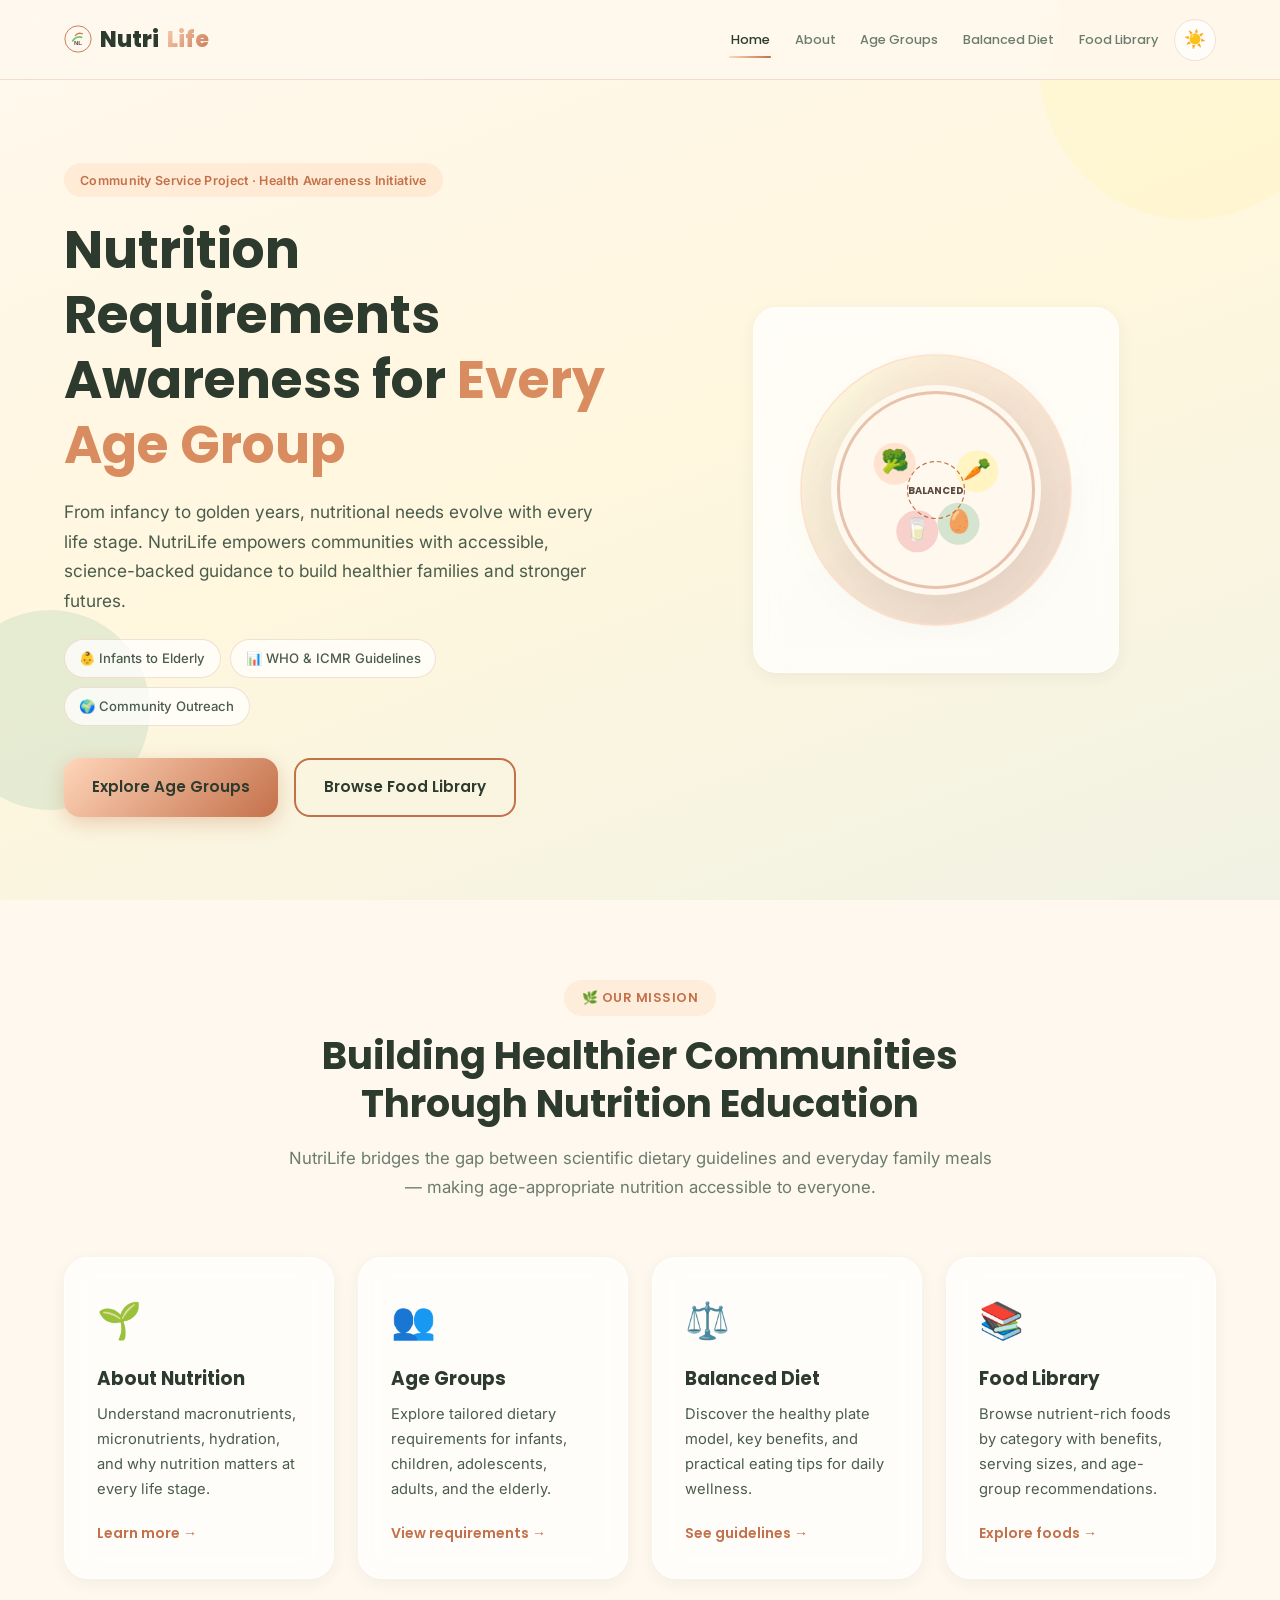
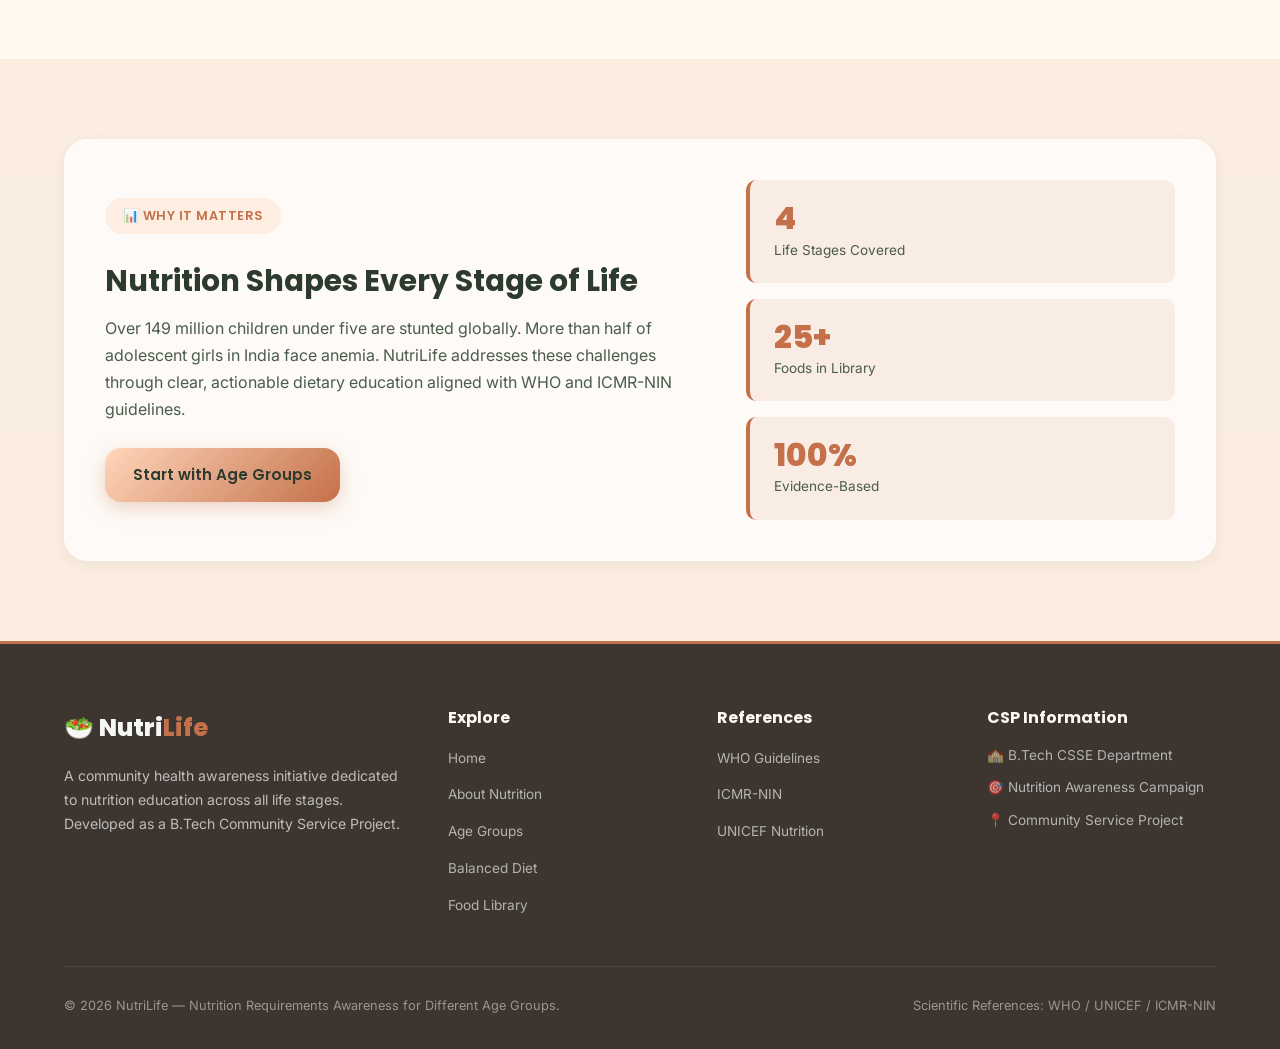
==== index.html @ 627483fd "Add files via upload" ====
<!DOCTYPE html>
<html lang="en" data-theme="light">
<head>
  <meta charset="UTF-8">
  <meta name="viewport" content="width=device-width, initial-scale=1.0">
  <title>NutriLife | Home — Nutrition Awareness for Every Age Group</title>
  <meta name="description" content="NutriLife is a community health awareness initiative promoting evidence-based nutrition requirements across all life stages.">
  <link rel="icon" href="data:image/svg+xml,<svg xmlns=%22http://www.w3.org/2000/svg%22 viewBox=%220 0 100 100%22><text y=%22.9em%22 font-size=%2290%22>🥗</text></svg>">
  <link rel="preconnect" href="https://fonts.googleapis.com">
  <link rel="preconnect" href="https://fonts.gstatic.com" crossorigin>
  <link rel="stylesheet" href="css/style.css">
</head>
<body data-page="home">

  <a href="#main-content" class="skip-link">Skip to main content</a>

  <header class="header" id="header">
    <div class="container nav-container">
      <a href="index.html" class="logo" aria-label="NutriLife Home">
        <img src="images/logo-icon.svg" class="logo-icon" alt="NutriLife logo" aria-hidden="false">
        Nutri<span>Life</span>
      </a>
      <div class="header-right">
        <button class="nav-toggle" id="nav-toggle" aria-label="Open navigation menu" aria-expanded="false" aria-controls="nav-menu">
          <span class="nav-toggle-bar"></span>
          <span class="nav-toggle-bar"></span>
          <span class="nav-toggle-bar"></span>
        </button>
        <nav class="nav" aria-label="Primary navigation">
          <ul class="nav-menu" id="nav-menu">
            <li><a href="index.html" class="nav-link active">Home</a></li>
            <li><a href="about.html" class="nav-link">About</a></li>
            <li><a href="age-groups.html" class="nav-link">Age Groups</a></li>
            <li><a href="balanced-diet.html" class="nav-link">Balanced Diet</a></li>
            <li><a href="food-library.html" class="nav-link">Food Library</a></li>
          </ul>
        </nav>
        <button class="theme-toggle" id="theme-toggle" aria-label="Switch to dark mode">
          <span class="theme-icon theme-icon-light" aria-hidden="true">☀️</span>
          <span class="theme-icon theme-icon-dark" aria-hidden="true">🌙</span>
        </button>
      </div>
    </div>
  </header>

  <div class="nav-overlay" id="nav-overlay" aria-hidden="true"></div>

  <main id="main-content">

    <section class="hero">
      <div class="hero-bg-shapes" aria-hidden="true">
        <span class="shape shape-1"></span>
        <span class="shape shape-2"></span>
        <span class="shape shape-3"></span>
      </div>
      <div class="container hero-grid">
        <div class="hero-content reveal">
          <span class="hero-tag">Community Service Project · Health Awareness Initiative</span>
          <h1 class="hero-title">Nutrition Requirements Awareness for <span>Every Age Group</span></h1>
          <p class="hero-desc">From infancy to golden years, nutritional needs evolve with every life stage. NutriLife empowers communities with accessible, science-backed guidance to build healthier families and stronger futures.</p>
          <div class="hero-badges">
            <span class="hero-badge">👶 Infants to Elderly</span>
            <span class="hero-badge">📊 WHO &amp; ICMR Guidelines</span>
            <span class="hero-badge">🌍 Community Outreach</span>
          </div>
          <div class="hero-cta">
            <a href="age-groups.html" class="btn btn-primary">Explore Age Groups</a>
            <a href="food-library.html" class="btn btn-outline">Browse Food Library</a>
          </div>
        </div>
        <div class="hero-visual reveal reveal-delay-1">
          <div class="hero-plate glass-card">
            <svg class="hero-illustration" viewBox="0 0 400 400" xmlns="http://www.w3.org/2000/svg" role="img" aria-label="Balanced nutrition plate illustration">
              <defs>
                <linearGradient id="plateGrad" x1="0%" y1="0%" x2="100%" y2="100%">
                  <stop offset="0%" stop-color="#FFF4B8" stop-opacity="0.5"/>
                  <stop offset="100%" stop-color="#C4704A" stop-opacity="0.35"/>
                </linearGradient>
              </defs>
              <circle cx="200" cy="200" r="180" fill="url(#plateGrad)" stroke="#FFD6BA" stroke-width="2" opacity="0.7"/>
              <circle cx="200" cy="200" r="140" fill="#FFF8EE" filter="drop-shadow(0 15px 35px rgba(0,0,0,0.08))"/>
              <circle cx="200" cy="200" r="130" fill="none" stroke="#C4704A" stroke-width="4" opacity="0.4"/>
              <circle cx="145" cy="165" r="28" fill="#FFD6BA" opacity="0.6"/>
              <text x="145" y="172" font-size="30" text-anchor="middle">🥦</text>
              <circle cx="255" cy="175" r="28" fill="#FFF4B8" opacity="0.8"/>
              <text x="255" y="182" font-size="30" text-anchor="middle">🥕</text>
              <circle cx="175" cy="255" r="28" fill="#F4B6B6" opacity="0.6"/>
              <text x="175" y="262" font-size="30" text-anchor="middle">🥛</text>
              <circle cx="230" cy="245" r="28" fill="#B8D8BA" opacity="0.6"/>
              <text x="230" y="252" font-size="30" text-anchor="middle">🥚</text>
              <circle cx="200" cy="200" r="38" fill="none" stroke="#C4704A" stroke-width="1.5" stroke-dasharray="6,4"/>
              <text x="200" y="205" font-family="Poppins, sans-serif" font-size="13" font-weight="700" fill="#5a4a3e" text-anchor="middle">BALANCED</text>
            </svg>
          </div>
        </div>
      </div>
    </section>

    <section class="section">
      <div class="container">
        <div class="section-header reveal">
          <span class="section-tag">🌿 Our Mission</span>
          <h2 class="section-title">Building Healthier Communities Through Nutrition Education</h2>
          <p class="section-desc">NutriLife bridges the gap between scientific dietary guidelines and everyday family meals — making age-appropriate nutrition accessible to everyone.</p>
        </div>

        <div class="home-cards">
          <a href="about.html" class="home-card glass-card reveal">
            <span class="home-card-icon">🌱</span>
            <h3>About Nutrition</h3>
            <p>Understand macronutrients, micronutrients, hydration, and why nutrition matters at every life stage.</p>
            <span class="home-card-link">Learn more →</span>
          </a>
          <a href="age-groups.html" class="home-card glass-card reveal reveal-delay-1">
            <span class="home-card-icon">👥</span>
            <h3>Age Groups</h3>
            <p>Explore tailored dietary requirements for infants, children, adolescents, adults, and the elderly.</p>
            <span class="home-card-link">View requirements →</span>
          </a>
          <a href="balanced-diet.html" class="home-card glass-card reveal reveal-delay-2">
            <span class="home-card-icon">⚖️</span>
            <h3>Balanced Diet</h3>
            <p>Discover the healthy plate model, key benefits, and practical eating tips for daily wellness.</p>
            <span class="home-card-link">See guidelines →</span>
          </a>
          <a href="food-library.html" class="home-card glass-card reveal reveal-delay-3">
            <span class="home-card-icon">📚</span>
            <h3>Food Library</h3>
            <p>Browse nutrient-rich foods by category with benefits, serving sizes, and age-group recommendations.</p>
            <span class="home-card-link">Explore foods →</span>
          </a>
        </div>
      </div>
    </section>

    <section class="section section-alt">
      <div class="container">
        <div class="home-highlight glass-card reveal">
          <div class="home-highlight-content">
            <span class="section-tag">📊 Why It Matters</span>
            <h2>Nutrition Shapes Every Stage of Life</h2>
            <p>Over 149 million children under five are stunted globally. More than half of adolescent girls in India face anemia. NutriLife addresses these challenges through clear, actionable dietary education aligned with WHO and ICMR-NIN guidelines.</p>
            <a href="age-groups.html" class="btn btn-primary">Start with Age Groups</a>
          </div>
          <div class="home-highlight-stats">
            <div class="mini-stat"><strong>4</strong><span>Life Stages Covered</span></div>
            <div class="mini-stat"><strong>25+</strong><span>Foods in Library</span></div>
            <div class="mini-stat"><strong>100%</strong><span>Evidence-Based</span></div>
          </div>
        </div>
      </div>
    </section>

  </main>

  <footer class="footer">
    <div class="container">
      <div class="footer-grid">
        <div class="footer-brand">
          <div class="footer-logo">🥗 Nutri<span>Life</span></div>
          <p>A community health awareness initiative dedicated to nutrition education across all life stages. Developed as a B.Tech Community Service Project.</p>
        </div>
        <div class="footer-links">
          <h4>Explore</h4>
          <ul>
            <li><a href="index.html">Home</a></li>
            <li><a href="about.html">About Nutrition</a></li>
            <li><a href="age-groups.html">Age Groups</a></li>
            <li><a href="balanced-diet.html">Balanced Diet</a></li>
            <li><a href="food-library.html">Food Library</a></li>
          </ul>
        </div>
        <div class="footer-links">
          <h4>References</h4>
          <ul>
            <li><a href="https://www.who.int" target="_blank" rel="noopener noreferrer">WHO Guidelines</a></li>
            <li><a href="https://www.nin.res.in" target="_blank" rel="noopener noreferrer">ICMR-NIN</a></li>
            <li><a href="https://www.unicef.org/nutrition" target="_blank" rel="noopener noreferrer">UNICEF Nutrition</a></li>
          </ul>
        </div>
        <div class="footer-links">
          <h4>CSP Information</h4>
          <ul class="footer-info">
            <li>🏫 B.Tech CSSE Department</li>
            <li>🎯 Nutrition Awareness Campaign</li>
            <li>📍 Community Service Project</li>
          </ul>
        </div>
      </div>
      <div class="footer-bottom">
        <p>&copy; 2026 NutriLife — Nutrition Requirements Awareness for Different Age Groups.</p>
        <p>Scientific References: WHO / UNICEF / ICMR-NIN</p>
      </div>
    </div>
  </footer>

  <button class="scroll-top" id="scroll-top" aria-label="Scroll to top">↑</button>

  <script src="js/app.js"></script>
</body>
</html>
---- css/style.css ----
/* ============================================================
   NutriLife — Nutrition Requirements Awareness
   Complete Stylesheet · Pastel Design System
   ============================================================ */

@import url('https://fonts.googleapis.com/css2?family=Inter:wght@400;500;600&family=Poppins:wght@500;600;700;800&display=swap');

/* ---------- CSS Variables (Light Theme) ---------- */
:root {
  --pastel-yellow: #FFF4B8;
  --sage-green: #B8D8BA;
  --soft-peach: #FFD6BA;
  --warm-cream: #FFF8EE;
  --light-coral: #F4B6B6;
  --warm-terracotta: #C4704A;

  --bg-primary: var(--warm-cream);
  --bg-secondary: #FFFDF5;
  --bg-alt: rgba(196, 112, 74, 0.08);
  --bg-card: rgba(255, 255, 255, 0.72);
  --bg-card-hover: rgba(255, 255, 255, 0.88);
  --bg-footer: #3d3530;

  --text-primary: #2d3a2e;
  --text-secondary: #4a5c4c;
  --text-muted: #6b7c6d;
  --text-inverse: #f5f7f5;

  --accent-primary: #c4704a;
  --accent-secondary: var(--warm-terracotta);
  --accent-terra: #D98C5F;
  --accent-coral: #d48989;

  --border-color: rgba(196, 112, 74, 0.2);
  --border-strong: rgba(196, 112, 74, 0.4);

  --glass-blur: blur(14px);
  --glass-border: 1px solid rgba(255, 255, 255, 0.55);

  --font-display: 'Poppins', sans-serif;
  --font-body: 'Inter', sans-serif;

  --radius-sm: 10px;
  --radius-md: 16px;
  --radius-lg: 24px;
  --radius-full: 9999px;

  --shadow-sm: 0 4px 16px rgba(45, 58, 46, 0.06);
  --shadow-md: 0 8px 32px rgba(45, 58, 46, 0.1);
  --shadow-lg: 0 16px 48px rgba(45, 58, 46, 0.12);

  --header-height: 80px;
  --transition-fast: 150ms cubic-bezier(0.4, 0, 0.2, 1);
  --transition-normal: 300ms cubic-bezier(0.4, 0, 0.2, 1);
  --transition-slow: 500ms cubic-bezier(0.4, 0, 0.2, 1);
}

/* ---------- Dark Theme Variables ---------- */
[data-theme="dark"] {
  --bg-primary: #1a211b;
  --bg-secondary: #222b23;
  --bg-alt: rgba(196, 112, 74, 0.08);
  --bg-card: rgba(40, 50, 42, 0.75);
  --bg-card-hover: rgba(50, 62, 52, 0.88);
  --bg-footer: #151210;

  --text-primary: #e8efe9;
  --text-secondary: #b8c4b9;
  --text-muted: #8a968b;

  --border-color: rgba(196, 112, 74, 0.15);
  --border-strong: rgba(196, 112, 74, 0.3);
  --glass-border: 1px solid rgba(196, 112, 74, 0.12);

  --shadow-sm: 0 4px 16px rgba(0, 0, 0, 0.2);
  --shadow-md: 0 8px 32px rgba(0, 0, 0, 0.3);
  --shadow-lg: 0 16px 48px rgba(0, 0, 0, 0.4);
}

/* ---------- Reset & Base ---------- */
*, *::before, *::after {
  box-sizing: border-box;
  margin: 0;
  padding: 0;
}

html {
  font-size: 16px;
  scroll-behavior: smooth;
  scroll-padding-top: calc(var(--header-height) + 16px);
}

body {
  font-family: var(--font-body);
  color: var(--text-primary);
  background-color: var(--bg-primary);
  line-height: 1.7;
  overflow-x: hidden;
  -webkit-font-smoothing: antialiased;
  transition: background-color var(--transition-normal), color var(--transition-normal);
}

body.menu-open {
  overflow: hidden;
}

/* Skip link for keyboard users */
.skip-link {
  position: absolute;
  top: -100%;
  left: 1rem;
  z-index: 2000;
  padding: 0.75rem 1.25rem;
  background: var(--sage-green);
  color: var(--text-primary);
  font-family: var(--font-display);
  font-weight: 600;
  border-radius: var(--radius-sm);
  box-shadow: var(--shadow-md);
  transition: top var(--transition-fast);
}

.skip-link:focus {
  top: 1rem;
  outline: 2px solid var(--soft-peach);
  outline-offset: 2px;
}

img, svg { display: block; max-width: 100%; }

a {
  color: var(--accent-primary);
  text-decoration: none;
  transition: color var(--transition-fast);
}

a:hover { color: var(--accent-secondary); }

ul { list-style: none; }

h1, h2, h3, h4 {
  font-family: var(--font-display);
  font-weight: 700;
  line-height: 1.25;
  color: var(--text-primary);
}

h1 { font-size: clamp(2rem, 5.5vw, 3.25rem); }
h2 { font-size: clamp(1.6rem, 3.5vw, 2.4rem); }
h3 { font-size: clamp(1.2rem, 2.5vw, 1.6rem); }
h4 { font-size: 1.1rem; }

p { color: var(--text-secondary); margin-bottom: 1rem; }
p:last-child { margin-bottom: 0; }

.container {
  width: 100%;
  max-width: 1200px;
  margin: 0 auto;
  padding: 0 1.5rem;
}

.section {
  padding: 5.5rem 0;
  position: relative;
}

.section-alt {
  background-color: var(--bg-alt);
}

/* ---------- Section Headers ---------- */
.section-header {
  text-align: center;
  max-width: 720px;
  margin: 0 auto 3.5rem;
}

.section-tag {
  display: inline-block;
  font-family: var(--font-display);
  font-size: 0.8rem;
  font-weight: 600;
  letter-spacing: 0.5px;
  text-transform: uppercase;
  color: var(--accent-primary);
  background: rgba(255, 214, 186, 0.35);
  padding: 0.45rem 1.1rem;
  border-radius: var(--radius-full);
  margin-bottom: 1rem;
}

[data-theme="dark"] .section-tag {
  background: rgba(255, 214, 186, 0.12);
}

.section-title { margin-bottom: 1rem; }

.section-desc {
  font-size: 1.05rem;
  color: var(--text-muted);
}

/* ---------- Glassmorphism Card ---------- */
.glass-card {
  background: var(--bg-card);
  backdrop-filter: var(--glass-blur);
  -webkit-backdrop-filter: var(--glass-blur);
  border: var(--glass-border);
  border-radius: var(--radius-lg);
  box-shadow: var(--shadow-sm);
  transition: transform var(--transition-normal), box-shadow var(--transition-normal), background var(--transition-normal);
}

.glass-card:hover {
  background: var(--bg-card-hover);
  box-shadow: var(--shadow-md);
}

/* ---------- Buttons ---------- */
.btn {
  display: inline-flex;
  align-items: center;
  justify-content: center;
  gap: 0.5rem;
  padding: 0.9rem 1.75rem;
  font-family: var(--font-display);
  font-weight: 600;
  font-size: 0.95rem;
  border: none;
  border-radius: var(--radius-md);
  cursor: pointer;
  transition: all var(--transition-fast);
  text-decoration: none;
}

.btn-primary {
  background: linear-gradient(135deg, var(--soft-peach), var(--warm-terracotta));
  color: var(--text-primary);
  box-shadow: 0 6px 20px rgba(196, 112, 74, 0.3);
}

.btn-primary:hover {
  transform: translateY(-3px);
  box-shadow: 0 10px 28px rgba(196, 112, 74, 0.4);
  color: var(--text-primary);
}

.btn-outline {
  background: transparent;
  color: var(--text-primary);
  border: 2px solid var(--warm-terracotta);
}

.btn-outline:hover {
  background: rgba(196, 112, 74, 0.12);
  transform: translateY(-2px);
  color: var(--text-primary);
}

.btn-full { width: 100%; }

/* ---------- Scroll Reveal Animations ---------- */
.reveal {
  opacity: 0;
  transform: translateY(28px);
  transition: opacity var(--transition-slow), transform var(--transition-slow);
}

.reveal.active {
  opacity: 1;
  transform: translateY(0);
}

.reveal-delay-1 { transition-delay: 100ms; }
.reveal-delay-2 { transition-delay: 200ms; }
.reveal-delay-3 { transition-delay: 300ms; }

/* ---------- Header & Navigation ---------- */
.header {
  position: fixed;
  top: 0;
  left: 0;
  width: 100%;
  height: var(--header-height);
  background: rgba(255, 248, 238, 0.85);
  backdrop-filter: blur(16px);
  -webkit-backdrop-filter: blur(16px);
  border-bottom: 1px solid var(--border-color);
  z-index: 1000;
  transition: all var(--transition-normal);
}

[data-theme="dark"] .header {
  background: rgba(26, 33, 27, 0.9);
}

.header.scrolled {
  height: 70px;
  box-shadow: var(--shadow-sm);
}

.nav-container {
  display: flex;
  align-items: center;
  justify-content: space-between;
  height: 100%;
  gap: 1rem;
}

.header-right {
  display: flex;
  align-items: center;
  gap: 0.35rem;
  margin-left: auto;
}

.logo {
  display: flex;
  align-items: center;
  gap: 0.5rem;
  font-family: var(--font-display);
  font-size: 1.4rem;
  font-weight: 800;
  color: var(--text-primary);
  flex-shrink: 0;
}

.logo:hover { color: var(--accent-primary); }

.logo span {
  display: inline;
  margin: 0;
  padding: 0;
  color: var(--accent-terra);
}

.logo-icon {
  width: 1.75rem;
  height: 1.75rem;
  display: inline-block;
  object-fit: contain;
  vertical-align: middle;
  animation: float 4s ease-in-out infinite;
}

.logo span {
  background: linear-gradient(135deg, var(--soft-peach), var(--warm-terracotta));
  -webkit-background-clip: text;
  -webkit-text-fill-color: transparent;
  background-clip: text;
}

.nav { flex: none; display: flex; justify-content: flex-end; min-width: 0; }

.nav-menu {
  display: flex;
  align-items: center;
  gap: 0.25rem;
  list-style: none;
  flex-wrap: nowrap;
}

.nav-link {
  display: block;
  padding: 0.5rem 0.65rem;
  font-family: var(--font-display);
  font-size: 0.8rem;
  font-weight: 500;
  color: var(--text-muted);
  border-radius: var(--radius-sm);
  position: relative;
  transition: color var(--transition-fast);
  white-space: nowrap;
}

.nav-link::after {
  content: '';
  position: absolute;
  bottom: 0;
  left: 50%;
  transform: translateX(-50%);
  width: 0;
  height: 2px;
  background: linear-gradient(90deg, var(--soft-peach), var(--warm-terracotta));
  border-radius: var(--radius-full);
  transition: width var(--transition-normal);
}

.nav-link:hover,
.nav-link.active {
  color: var(--text-primary);
}

.nav-link:hover::after,
.nav-link.active::after {
  width: 70%;
}

/* Theme Toggle */
.theme-toggle {
  width: 42px;
  height: 42px;
  border-radius: var(--radius-full);
  border: 1px solid var(--border-color);
  background: var(--bg-card);
  cursor: pointer;
  display: flex;
  align-items: center;
  justify-content: center;
  font-size: 1.1rem;
  flex-shrink: 0;
  transition: all var(--transition-fast);
}

.theme-toggle:hover {
  background: var(--pastel-yellow);
  transform: scale(1.05);
}

[data-theme="dark"] .theme-icon-light { display: none; }
[data-theme="light"] .theme-icon-dark { display: none; }

/* Mobile Nav Toggle */
.nav-toggle {
  display: none;
  flex-direction: column;
  gap: 5px;
  background: none;
  border: none;
  cursor: pointer;
  padding: 6px;
}

.nav-toggle-bar {
  display: block;
  width: 24px;
  height: 2.5px;
  background: var(--text-primary);
  border-radius: 2px;
  transition: all var(--transition-normal);
}

.nav-toggle.active .nav-toggle-bar:nth-child(1) {
  transform: rotate(45deg) translate(5px, 5px);
}

.nav-toggle.active .nav-toggle-bar:nth-child(2) {
  opacity: 0;
}

.nav-toggle.active .nav-toggle-bar:nth-child(3) {
  transform: rotate(-45deg) translate(5px, -5px);
}

/* Mobile nav overlay */
.nav-overlay {
  position: fixed;
  inset: 0;
  background: rgba(45, 58, 46, 0.35);
  backdrop-filter: blur(2px);
  opacity: 0;
  visibility: hidden;
  transition: opacity var(--transition-normal), visibility var(--transition-normal);
  z-index: 999;
}

.nav-overlay.active {
  opacity: 1;
  visibility: visible;
}

/* ---------- Hero Section ---------- */
.hero {
  min-height: 100vh;
  display: flex;
  align-items: center;
  padding-top: var(--header-height);
  position: relative;
  overflow: hidden;
  background: linear-gradient(160deg, var(--warm-cream) 0%, rgba(255, 244, 184, 0.3) 50%, rgba(184, 216, 186, 0.2) 100%);
}

[data-theme="dark"] .hero {
  background: linear-gradient(160deg, var(--bg-primary) 0%, rgba(184, 216, 186, 0.05) 100%);
}

.hero-bg-shapes {
  position: absolute;
  inset: 0;
  pointer-events: none;
  overflow: hidden;
}

.shape {
  position: absolute;
  border-radius: 50%;
  opacity: 0.35;
  animation: float 8s ease-in-out infinite;
}

.shape-1 {
  width: 300px;
  height: 300px;
  background: var(--pastel-yellow);
  top: -80px;
  right: -60px;
}

.shape-2 {
  width: 200px;
  height: 200px;
  background: var(--sage-green);
  bottom: 10%;
  left: -50px;
  animation-delay: 2s;
}

.shape-3 {
  width: 150px;
  height: 150px;
  background: var(--light-coral);
  top: 40%;
  right: 20%;
  animation-delay: 4s;
}

.hero-grid {
  display: grid;
  grid-template-columns: 1fr 1fr;
  gap: 3rem;
  align-items: center;
  position: relative;
  z-index: 1;
}

.hero-tag {
  display: inline-block;
  font-size: 0.78rem;
  font-weight: 600;
  letter-spacing: 0.3px;
  color: var(--accent-primary);
  background: rgba(255, 214, 186, 0.4);
  padding: 0.4rem 1rem;
  border-radius: var(--radius-full);
  margin-bottom: 1.25rem;
}

.hero-title { margin-bottom: 1.25rem; }

.hero-title span {
  color: var(--accent-terra);
}

.hero-desc {
  font-size: 1.08rem;
  max-width: 540px;
  margin-bottom: 1.5rem;
}

.hero-badges {
  display: flex;
  flex-wrap: wrap;
  gap: 0.6rem;
  margin-bottom: 2rem;
}

.hero-badge {
  font-size: 0.82rem;
  font-weight: 500;
  padding: 0.45rem 0.9rem;
  background: var(--bg-card);
  border: 1px solid var(--border-color);
  border-radius: var(--radius-full);
  color: var(--text-secondary);
  transition: all var(--transition-fast);
}

.hero-badge:hover {
  background: var(--pastel-yellow);
  transform: translateY(-2px);
}

.hero-cta {
  display: flex;
  flex-wrap: wrap;
  gap: 1rem;
}

.hero-visual {
  display: flex;
  justify-content: center;
}

.hero-plate {
  padding: 2rem;
  animation: float 5s ease-in-out infinite;
}

.hero-illustration {
  width: 100%;
  max-width: 380px;
}

/* ---------- Page Hero (Inner Pages) ---------- */
.page-hero {
  padding: calc(var(--header-height) + 3rem) 0 3rem;
  background: linear-gradient(160deg, var(--warm-cream) 0%, rgba(255, 244, 184, 0.25) 50%, rgba(196, 112, 74, 0.08) 100%);
  text-align: center;
}

[data-theme="dark"] .page-hero {
  background: linear-gradient(160deg, var(--bg-primary) 0%, rgba(196, 112, 74, 0.06) 100%);
}

.page-hero-title {
  font-size: clamp(2rem, 4.5vw, 2.75rem);
  margin-bottom: 1rem;
}

.page-hero-desc {
  max-width: 640px;
  margin: 0 auto;
  font-size: 1.05rem;
  color: var(--text-muted);
}

/* ---------- Home Page Cards ---------- */
.home-cards {
  display: grid;
  grid-template-columns: repeat(auto-fit, minmax(260px, 1fr));
  gap: 1.5rem;
}

.home-card {
  display: flex;
  flex-direction: column;
  padding: 2rem;
  text-decoration: none;
  color: inherit;
  transition: transform var(--transition-normal), box-shadow var(--transition-normal);
}

.home-card:hover {
  transform: translateY(-8px);
  color: inherit;
}

.home-card-icon {
  font-size: 2.25rem;
  margin-bottom: 1rem;
}

.home-card h3 {
  margin-bottom: 0.75rem;
  font-size: 1.15rem;
}

.home-card p {
  font-size: 0.92rem;
  flex: 1;
  margin-bottom: 1.25rem;
}

.home-card-link {
  font-family: var(--font-display);
  font-weight: 600;
  font-size: 0.88rem;
  color: var(--warm-terracotta);
}

.home-highlight {
  display: grid;
  grid-template-columns: 1.4fr 1fr;
  gap: 2.5rem;
  align-items: center;
  padding: 2.5rem;
}

.home-highlight h2 {
  margin: 0.75rem 0 1rem;
  font-size: clamp(1.4rem, 3vw, 1.85rem);
}

.home-highlight p {
  margin-bottom: 1.5rem;
}

.home-highlight-stats {
  display: flex;
  flex-direction: column;
  gap: 1rem;
}

.mini-stat {
  background: rgba(196, 112, 74, 0.1);
  border-left: 4px solid var(--warm-terracotta);
  border-radius: var(--radius-sm);
  padding: 1.25rem 1.5rem;
}

.mini-stat strong {
  display: block;
  font-family: var(--font-display);
  font-size: 2rem;
  font-weight: 800;
  color: var(--warm-terracotta);
  line-height: 1.1;
}

.mini-stat span {
  font-size: 0.85rem;
  color: var(--text-secondary);
}

/* ---------- Guidelines Grid (About Page) ---------- */
.guidelines-grid {
  display: grid;
  grid-template-columns: repeat(auto-fit, minmax(280px, 1fr));
  gap: 1.5rem;
}

.guideline-card {
  padding: 2rem;
}

.guideline-card h3 {
  margin-bottom: 0.75rem;
  color: var(--warm-terracotta);
}

.guideline-card p {
  font-size: 0.92rem;
  margin: 0;
}

/* ---------- Food Library Page ---------- */
.library-toolbar {
  display: flex;
  flex-direction: column;
  gap: 1.25rem;
  margin-bottom: 1.5rem;
}

.library-search-wrap {
  max-width: 480px;
}

.library-search {
  background: var(--bg-card);
}

.library-filters {
  display: flex;
  flex-wrap: wrap;
  gap: 0.6rem;
}

.library-filter {
  background: var(--bg-card);
  border: 2px solid var(--border-color);
  border-radius: var(--radius-full);
  padding: 0.55rem 1.1rem;
  font-family: var(--font-display);
  font-size: 0.82rem;
  font-weight: 500;
  color: var(--text-muted);
  cursor: pointer;
  transition: all var(--transition-fast);
}

.library-filter:hover {
  border-color: var(--warm-terracotta);
  color: var(--text-primary);
}

.library-filter.active {
  background: linear-gradient(135deg, rgba(255, 214, 186, 0.5), rgba(196, 112, 74, 0.15));
  border-color: var(--warm-terracotta);
  color: var(--text-primary);
}

.library-count {
  font-size: 0.88rem;
  color: var(--text-muted);
  margin-bottom: 1.25rem;
}

.library-empty {
  text-align: center;
  padding: 3rem 1rem;
  color: var(--text-muted);
  font-size: 1rem;
}

.library-empty.hidden {
  display: none;
}

.food-library-grid {
  display: grid;
  grid-template-columns: repeat(auto-fill, minmax(300px, 1fr));
  gap: 1.5rem;
}

.food-lib-card {
  padding: 1.75rem;
  transition: transform var(--transition-normal);
}

.food-lib-card:hover {
  transform: translateY(-6px);
}

.food-lib-header {
  display: flex;
  align-items: center;
  gap: 1rem;
  margin-bottom: 1rem;
}

.food-lib-icon {
  font-size: 2.5rem;
  line-height: 1;
}

.food-lib-header h3 {
  font-size: 1.1rem;
  margin-bottom: 0.2rem;
}

.food-lib-category {
  font-size: 0.75rem;
  font-weight: 600;
  text-transform: uppercase;
  letter-spacing: 0.4px;
  color: var(--warm-terracotta);
}

.food-lib-benefits {
  font-size: 0.9rem;
  margin-bottom: 1rem;
}

.food-lib-nutrients {
  display: flex;
  flex-wrap: wrap;
  gap: 0.4rem;
  margin-bottom: 1rem;
}

.nutrient-badge {
  font-size: 0.72rem;
  font-weight: 600;
  background: rgba(255, 244, 184, 0.45);
  border: 1px solid var(--border-color);
  padding: 0.25rem 0.55rem;
  border-radius: var(--radius-sm);
}

.food-lib-meta {
  font-size: 0.82rem;
  color: var(--text-secondary);
  display: flex;
  flex-direction: column;
  gap: 0.4rem;
  padding-top: 1rem;
  border-top: 1px dashed var(--border-color);
}

.food-lib-meta strong {
  color: var(--text-primary);
}

.visually-hidden {
  position: absolute;
  width: 1px;
  height: 1px;
  padding: 0;
  margin: -1px;
  overflow: hidden;
  clip: rect(0, 0, 0, 0);
  white-space: nowrap;
  border: 0;
}

/* ---------- About Section ---------- */
.about-grid {
  display: grid;
  grid-template-columns: 1fr 1fr;
  gap: 2rem;
  align-items: start;
}

.about-nutrition-layout {
  grid-template-columns: 1fr;
  gap: 1.5rem;
}

.about-intro {
  padding: 2.5rem;
}

.about-nutrition-layout .about-intro {
  display: grid;
  grid-template-columns: minmax(0, 1.45fr) minmax(280px, 0.8fr);
  gap: 2rem;
  align-items: center;
  padding: 2rem 2.25rem;
}

.about-intro h2,
.about-intro h3 { margin-bottom: 1rem; }

.about-list {
  margin-top: 1.25rem;
  display: flex;
  flex-direction: column;
  gap: 0.6rem;
}

.about-list li {
  position: relative;
  padding-left: 1.5rem;
  font-size: 0.95rem;
  color: var(--text-secondary);
}

.about-list li::before {
  content: '✓';
  position: absolute;
  left: 0;
  color: var(--warm-terracotta);
  font-weight: 700;
}

.about-nutrition-layout .about-list {
  margin-top: 0;
}

.about-carousel {
  overflow: hidden;
  width: 100%;
  padding: 0.25rem 0.15rem 0.5rem;
}

.about-cards {
  --about-card-gap: 1.25rem;
  --about-cards-visible: 4;
  display: flex;
  gap: var(--about-card-gap);
  will-change: transform, opacity;
}

.about-cards.is-sliding {
  opacity: 0.72;
  transform: translateX(calc(-1 * ((100% - (var(--about-cards-visible) - 1) * var(--about-card-gap)) / var(--about-cards-visible) + var(--about-card-gap))));
  transition: transform 760ms cubic-bezier(0.4, 0, 0.2, 1), opacity 760ms cubic-bezier(0.4, 0, 0.2, 1);
}

.about-card {
  flex: 0 0 calc((100% - (var(--about-cards-visible) - 1) * var(--about-card-gap)) / var(--about-cards-visible));
  padding: 1.75rem;
}

.about-card-icon {
  font-size: 2rem;
  display: block;
  margin-bottom: 0.75rem;
}

.about-card h4 { margin-bottom: 0.5rem; }

.about-card p { font-size: 0.9rem; }

/* ---------- Age Groups Section ---------- */
.age-explorer-section {
  padding-top: calc(var(--header-height) + 3rem);
}

.age-explorer-intro {
  text-align: center;
  max-width: 720px;
  margin: 0 auto 3rem;
}

.age-explorer-title {
  font-size: clamp(2rem, 4.5vw, 2.75rem);
  color: var(--text-primary);
  margin-bottom: 0.75rem;
}

.age-explorer-accent {
  display: block;
  width: 56px;
  height: 4px;
  background: var(--warm-terracotta);
  border-radius: var(--radius-full);
  margin: 0 auto 1.25rem;
}

.age-explorer-desc {
  font-size: 1.05rem;
  color: var(--text-muted);
  line-height: 1.7;
}

.age-explorer-cards {
  display: grid;
  grid-template-columns: repeat(4, 1fr);
  gap: 1.25rem;
  margin-bottom: 2.5rem;
}

.age-explorer-card {
  background: var(--bg-card);
  border: 1px solid var(--border-color);
  border-radius: var(--radius-lg);
  padding: 2rem 1.25rem;
  display: flex;
  flex-direction: column;
  align-items: center;
  text-align: center;
  cursor: pointer;
  box-shadow: var(--shadow-sm);
  transition: transform var(--transition-normal), box-shadow var(--transition-normal), border-color var(--transition-fast);
}

.age-explorer-card:hover {
  transform: translateY(-6px);
  box-shadow: var(--shadow-md);
  border-color: var(--warm-terracotta);
}

.age-explorer-card.active {
  border-color: var(--warm-terracotta);
  box-shadow: 0 8px 28px rgba(196, 112, 74, 0.18);
  transform: translateY(-4px);
}

.age-explorer-icon {
  width: 72px;
  height: 72px;
  border-radius: var(--radius-full);
  display: flex;
  align-items: center;
  justify-content: center;
  font-size: 2rem;
  margin-bottom: 1.25rem;
}

.age-icon-yellow { background: rgba(255, 244, 184, 0.85); }
.age-icon-pink { background: rgba(244, 182, 182, 0.55); }
.age-icon-green { background: rgba(184, 216, 186, 0.65); }
.age-icon-peach { background: rgba(255, 214, 186, 0.75); }

.age-explorer-name {
  font-family: var(--font-display);
  font-weight: 700;
  font-size: 1.05rem;
  color: var(--text-primary);
  margin-bottom: 0.35rem;
}

.age-explorer-range {
  font-size: 0.88rem;
  color: var(--text-muted);
}

.age-tabs {
  display: flex;
  flex-wrap: wrap;
  justify-content: center;
  gap: 0.75rem;
  margin-bottom: 2rem;
}

.age-tab {
  background: var(--bg-card);
  border: 2px solid var(--border-color);
  border-radius: var(--radius-md);
  padding: 0.85rem 1.25rem;
  font-family: var(--font-display);
  font-weight: 600;
  font-size: 0.85rem;
  color: var(--text-muted);
  cursor: pointer;
  text-align: center;
  line-height: 1.4;
  transition: all var(--transition-fast);
}

.age-tab small {
  display: block;
  font-weight: 500;
  font-size: 0.72rem;
  opacity: 0.75;
}

.age-tab:hover {
  border-color: var(--warm-terracotta);
  color: var(--text-primary);
}

.age-tab.active {
  background: linear-gradient(135deg, rgba(255, 244, 184, 0.6), rgba(196, 112, 74, 0.15));
  border-color: var(--warm-terracotta);
  color: var(--text-primary);
  box-shadow: var(--shadow-sm);
}

.age-panel {
  padding: 2.5rem;
  min-height: 400px;
  transition: opacity var(--transition-normal), transform var(--transition-normal);
}

.age-panel-header {
  display: flex;
  align-items: center;
  gap: 1.25rem;
  margin-bottom: 1.5rem;
  padding-bottom: 1.5rem;
  border-bottom: 2px dashed var(--border-color);
}

.age-panel-icon { font-size: 3rem; }

.age-panel-tagline {
  font-size: 1.05rem;
  font-weight: 500;
  color: var(--accent-primary);
  margin-top: 0.25rem;
}

.age-panel-body {
  display: grid;
  grid-template-columns: 1.2fr 1fr;
  gap: 2.5rem;
}

.age-req-grid {
  display: grid;
  grid-template-columns: 1fr 1fr;
  gap: 1rem;
  margin-top: 1.5rem;
}

.age-req-item {
  background: rgba(255, 244, 184, 0.2);
  border-radius: var(--radius-sm);
  padding: 1rem;
  border-left: 3px solid var(--warm-terracotta);
}

[data-theme="dark"] .age-req-item {
  background: rgba(184, 216, 186, 0.08);
}

.age-req-label {
  font-size: 0.75rem;
  font-weight: 600;
  color: var(--text-muted);
  text-transform: uppercase;
  letter-spacing: 0.3px;
}

.age-req-value {
  font-family: var(--font-display);
  font-size: 1.05rem;
  font-weight: 700;
  color: var(--text-primary);
  margin: 0.25rem 0 0.5rem;
}

.age-req-bar {
  height: 5px;
  background: rgba(184, 216, 186, 0.3);
  border-radius: var(--radius-full);
  overflow: hidden;
}

.age-req-fill {
  height: 100%;
  border-radius: var(--radius-full);
  background: linear-gradient(90deg, var(--soft-peach), var(--warm-terracotta));
  transition: width var(--transition-slow);
}

.age-side-section { margin-bottom: 1.5rem; }

.age-side-section h4 {
  font-size: 0.85rem;
  text-transform: uppercase;
  letter-spacing: 0.5px;
  margin-bottom: 0.75rem;
  color: var(--text-primary);
}

.nutrient-tags {
  display: flex;
  flex-wrap: wrap;
  gap: 0.5rem;
}

.nutrient-tag {
  background: rgba(184, 216, 186, 0.25);
  border: 1px solid var(--border-color);
  border-radius: var(--radius-sm);
  padding: 0.4rem 0.75rem;
  font-size: 0.78rem;
}

.nutrient-tag strong {
  display: block;
  font-size: 0.82rem;
  color: var(--text-primary);
}

.food-grid-mini {
  display: grid;
  grid-template-columns: 1fr 1fr;
  gap: 0.6rem;
}

.food-mini {
  background: rgba(255, 214, 186, 0.2);
  border-radius: var(--radius-sm);
  padding: 0.65rem 0.85rem;
  font-size: 0.82rem;
}

.food-mini strong { color: var(--text-primary); display: block; }

.def-warning {
  background: rgba(244, 182, 182, 0.15);
  border-left: 3px solid var(--light-coral);
  border-radius: 0 var(--radius-sm) var(--radius-sm) 0;
  padding: 0.85rem 1rem;
  margin-bottom: 0.6rem;
  font-size: 0.85rem;
}

.def-warning strong { color: var(--accent-coral); }

/* ---------- Balanced Diet Section ---------- */
.balance-grid {
  display: grid;
  grid-template-columns: 1fr 1fr;
  gap: 2rem;
  align-items: start;
}

.balance-visual {
  padding: 2.5rem;
}

.balance-visual h3 { margin-bottom: 1.5rem; text-align: center; }

.plate-model {
  display: grid;
  grid-template-columns: 1fr 1fr;
  grid-template-rows: auto auto;
  gap: 0.75rem;
  margin-bottom: 1.5rem;
}

.plate-segment {
  padding: 1.25rem;
  border-radius: var(--radius-md);
  text-align: center;
  font-size: 0.85rem;
  line-height: 1.5;
  transition: transform var(--transition-fast);
}

.plate-segment:hover { transform: scale(1.03); }

.plate-segment span { font-size: 1.5rem; display: block; margin-bottom: 0.25rem; }

.plate-veg {
  grid-column: 1 / -1;
  background: rgba(184, 216, 186, 0.35);
}

.plate-grain { background: rgba(255, 244, 184, 0.45); }
.plate-protein { background: rgba(255, 214, 186, 0.4); }

.plate-note {
  font-size: 0.88rem;
  text-align: center;
  color: var(--text-muted);
}

.balance-benefits {
  display: flex;
  flex-direction: column;
  gap: 1rem;
}

.benefit-card {
  display: flex;
  align-items: flex-start;
  gap: 1.25rem;
  padding: 1.5rem;
}

.benefit-icon { font-size: 2rem; flex-shrink: 0; }

.benefit-card h4 { margin-bottom: 0.35rem; }
.benefit-card p { font-size: 0.9rem; margin: 0; }

/* ---------- Deficiencies Section ---------- */
.def-grid {
  display: grid;
  grid-template-columns: repeat(auto-fit, minmax(280px, 1fr));
  gap: 1.5rem;
}

.def-card {
  padding: 2rem;
  border-top: 4px solid var(--light-coral);
}

.def-card:hover { transform: translateY(-6px); }

.def-category {
  font-size: 0.72rem;
  font-weight: 700;
  text-transform: uppercase;
  letter-spacing: 0.5px;
  color: var(--accent-coral);
  margin-bottom: 0.5rem;
}

.def-card h3 { margin-bottom: 1rem; }

.def-detail { margin-bottom: 0.85rem; }

.def-detail-title {
  font-weight: 700;
  font-size: 0.85rem;
  color: var(--text-primary);
  margin-bottom: 0.2rem;
}

.def-detail p { font-size: 0.88rem; margin: 0; }

.def-foods {
  display: flex;
  flex-wrap: wrap;
  gap: 0.4rem;
  margin-top: 0.5rem;
}

.def-food-badge {
  font-size: 0.75rem;
  font-weight: 600;
  background: rgba(255, 244, 184, 0.4);
  border: 1px solid var(--border-color);
  padding: 0.2rem 0.55rem;
  border-radius: var(--radius-sm);
}

/* ---------- Tips Section ---------- */
.tips-grid {
  display: grid;
  grid-template-columns: repeat(auto-fit, minmax(300px, 1fr));
  gap: 1.5rem;
}

.tip-card {
  padding: 2rem;
  position: relative;
  overflow: hidden;
}

.tip-card:hover { transform: translateY(-6px); }

.tip-number {
  font-family: var(--font-display);
  font-size: 2.5rem;
  font-weight: 800;
  color: rgba(184, 216, 186, 0.4);
  position: absolute;
  top: 1rem;
  right: 1.5rem;
  line-height: 1;
}

.tip-card h4 { margin-bottom: 0.75rem; position: relative; }
.tip-card p { font-size: 0.92rem; position: relative; }

/* ---------- Programs Section ---------- */
.programs-grid {
  display: grid;
  grid-template-columns: repeat(auto-fit, minmax(280px, 1fr));
  gap: 1.5rem;
}

.program-card {
  padding: 2rem;
}

.program-card:hover { transform: translateY(-6px); }

.program-icon {
  font-size: 2.5rem;
  margin-bottom: 1rem;
}

.program-card h4 { margin-bottom: 0.75rem; }

.program-card > p { font-size: 0.92rem; margin-bottom: 1.25rem; }

.program-features li {
  font-size: 0.85rem;
  color: var(--text-secondary);
  padding: 0.35rem 0 0.35rem 1.25rem;
  position: relative;
}

.program-features li::before {
  content: '•';
  position: absolute;
  left: 0;
  color: var(--sage-green);
  font-weight: 700;
}

/* ---------- Statistics Section ---------- */
.stats-grid {
  display: grid;
  grid-template-columns: repeat(4, 1fr);
  gap: 1.5rem;
  margin-bottom: 2.5rem;
}

.stat-card {
  padding: 2rem 1.5rem;
  text-align: center;
}

.stat-card:hover { transform: translateY(-5px); }

.stat-icon { font-size: 2rem; display: block; margin-bottom: 0.75rem; }

.stat-value {
  font-family: var(--font-display);
  font-size: 2.5rem;
  font-weight: 800;
  color: var(--text-primary);
  line-height: 1.1;
  margin-bottom: 0.5rem;
}

.stat-card h4 {
  font-size: 0.95rem;
  margin-bottom: 0.5rem;
}

.stat-card p { font-size: 0.82rem; margin: 0; }

.facts-row {
  display: flex;
  flex-direction: column;
  gap: 1rem;
}

.fact-bar { padding: 1.25rem 1.5rem; }

.fact-bar-header {
  display: flex;
  justify-content: space-between;
  align-items: center;
  margin-bottom: 0.75rem;
  font-size: 0.9rem;
  font-weight: 500;
}

.fact-bar-header strong {
  font-family: var(--font-display);
  font-size: 1.2rem;
  color: var(--accent-primary);
}

.fact-bar-track {
  height: 10px;
  background: rgba(184, 216, 186, 0.25);
  border-radius: var(--radius-full);
  overflow: hidden;
}

.fact-bar-fill {
  height: 100%;
  width: 0;
  border-radius: var(--radius-full);
  background: linear-gradient(90deg, var(--soft-peach), var(--warm-terracotta));
  transition: width 1.5s cubic-bezier(0.4, 0, 0.2, 1);
}

.fact-bar-fill.animated {
  width: var(--fill-width, 0%);
}

/* ---------- FAQ Section ---------- */
.faq-list {
  max-width: 800px;
  margin: 0 auto;
  display: flex;
  flex-direction: column;
  gap: 0.75rem;
}

.faq-item {
  background: var(--bg-card);
  border: 1px solid var(--border-color);
  border-radius: var(--radius-md);
  overflow: hidden;
  transition: box-shadow var(--transition-fast);
}

.faq-item:hover { box-shadow: var(--shadow-sm); }

.faq-question {
  width: 100%;
  display: flex;
  justify-content: space-between;
  align-items: center;
  gap: 1rem;
  padding: 1.25rem 1.5rem;
  background: none;
  border: none;
  cursor: pointer;
  font-family: var(--font-display);
  font-weight: 600;
  font-size: 0.95rem;
  color: var(--text-primary);
  text-align: left;
  transition: background var(--transition-fast);
}

.faq-question:hover { background: rgba(255, 244, 184, 0.15); }

.faq-icon {
  font-size: 1.4rem;
  font-weight: 300;
  color: var(--accent-primary);
  transition: transform var(--transition-normal);
  flex-shrink: 0;
}

.faq-item.open .faq-icon { transform: rotate(45deg); }

.faq-answer {
  display: grid;
  grid-template-rows: 0fr;
  transition: grid-template-rows var(--transition-normal);
}

.faq-item.open .faq-answer {
  grid-template-rows: 1fr;
}

.faq-answer-inner {
  overflow: hidden;
}

.faq-answer-inner p {
  padding: 0 1.5rem 1.25rem;
  font-size: 0.92rem;
}

/* ---------- Contact Section ---------- */
.contact-grid {
  display: grid;
  grid-template-columns: 1fr 1.2fr;
  gap: 2.5rem;
  align-items: start;
}

.contact-info {
  display: flex;
  flex-direction: column;
  gap: 1rem;
}

.contact-item {
  display: flex;
  align-items: flex-start;
  gap: 1rem;
  padding: 1.25rem;
}

.contact-icon { font-size: 1.5rem; flex-shrink: 0; }

.contact-item h4 { margin-bottom: 0.25rem; font-size: 0.95rem; }
.contact-item p { font-size: 0.88rem; margin: 0; }

.contact-form {
  padding: 2.5rem;
}

.contact-form h3 { margin-bottom: 1.5rem; }

.form-group {
  margin-bottom: 1.15rem;
}

.form-group label {
  display: block;
  font-family: var(--font-display);
  font-weight: 600;
  font-size: 0.85rem;
  margin-bottom: 0.4rem;
  color: var(--text-primary);
}

.required { color: var(--accent-coral); }

.form-input {
  width: 100%;
  padding: 0.75rem 1rem;
  border: 1.5px solid var(--border-color);
  border-radius: var(--radius-sm);
  font-family: var(--font-body);
  font-size: 0.92rem;
  color: var(--text-primary);
  background: rgba(255, 255, 255, 0.5);
  outline: none;
  transition: all var(--transition-fast);
}

[data-theme="dark"] .form-input {
  background: rgba(30, 38, 32, 0.6);
}

.form-input:focus {
  border-color: var(--warm-terracotta);
  box-shadow: 0 0 0 3px rgba(196, 112, 74, 0.2);
}

.form-input.error { border-color: var(--light-coral); }

.form-textarea { resize: vertical; min-height: 120px; }

.form-error {
  display: block;
  font-size: 0.78rem;
  color: var(--accent-coral);
  margin-top: 0.3rem;
  min-height: 1rem;
}

.form-status {
  padding: 0.85rem 1rem;
  border-radius: var(--radius-sm);
  font-size: 0.88rem;
  font-weight: 500;
  margin-bottom: 1rem;
  display: none;
}

.form-status.success {
  display: block;
  background: rgba(184, 216, 186, 0.25);
  border: 1px solid var(--sage-green);
  color: var(--text-primary);
}

.form-status.error {
  display: block;
  background: rgba(244, 182, 182, 0.2);
  border: 1px solid var(--light-coral);
  color: var(--text-primary);
}

/* ---------- Footer ---------- */
.footer {
  background: var(--bg-footer);
  color: var(--text-inverse);
  padding: 4rem 0 2rem;
  border-top: 3px solid var(--warm-terracotta);
}

.footer-grid {
  display: grid;
  grid-template-columns: 1.5fr 1fr 1fr 1fr;
  gap: 2.5rem;
  margin-bottom: 3rem;
}

.footer-logo {
  font-family: var(--font-display);
  font-size: 1.5rem;
  font-weight: 800;
  margin-bottom: 1rem;
}

.footer-logo span { color: var(--warm-terracotta); }

.footer-brand p {
  font-size: 0.88rem;
  color: rgba(245, 247, 245, 0.7);
  line-height: 1.7;
  margin-bottom: 1.25rem;
}

.footer-social {
  display: flex;
  gap: 0.75rem;
}

.footer-social a {
  width: 40px;
  height: 40px;
  display: flex;
  align-items: center;
  justify-content: center;
  background: rgba(255, 255, 255, 0.08);
  border-radius: var(--radius-full);
  font-size: 1.1rem;
  transition: all var(--transition-fast);
}

.footer-social a:hover {
  background: rgba(196, 112, 74, 0.3);
  transform: translateY(-3px);
}

.footer-links h4 {
  color: var(--warm-cream);
  font-size: 1rem;
  margin-bottom: 1rem;
}

.footer-links ul { display: flex; flex-direction: column; gap: 0.6rem; }

.footer-links a,
.footer-info li {
  font-size: 0.85rem;
  color: rgba(245, 247, 245, 0.65);
  transition: color var(--transition-fast);
}

.footer-links a:hover { color: var(--soft-peach); }

.footer-bottom {
  border-top: 1px solid rgba(255, 255, 255, 0.08);
  padding-top: 1.75rem;
  display: flex;
  justify-content: space-between;
  flex-wrap: wrap;
  gap: 0.75rem;
}

.footer-bottom p {
  font-size: 0.8rem;
  color: rgba(245, 247, 245, 0.5);
  margin: 0;
}

/* ---------- Scroll to Top ---------- */
.scroll-top {
  position: fixed;
  bottom: 2rem;
  right: 2rem;
  width: 48px;
  height: 48px;
  border-radius: var(--radius-full);
  background: linear-gradient(135deg, var(--soft-peach), var(--warm-terracotta));
  color: var(--text-primary);
  border: none;
  font-size: 1.25rem;
  font-weight: 700;
  cursor: pointer;
  box-shadow: var(--shadow-md);
  opacity: 0;
  visibility: hidden;
  transform: translateY(20px);
  transition: all var(--transition-normal);
  z-index: 900;
}

.scroll-top.visible {
  opacity: 1;
  visibility: visible;
  transform: translateY(0);
}

.scroll-top:hover {
  transform: translateY(-4px);
  box-shadow: var(--shadow-lg);
}

/* ---------- Keyframe Animations ---------- */
@keyframes float {
  0%, 100% { transform: translateY(0); }
  50% { transform: translateY(-12px); }
}

/* Respect reduced motion preferences */
@media (prefers-reduced-motion: reduce) {
  html { scroll-behavior: auto; }

  *, *::before, *::after {
    animation-duration: 0.01ms !important;
    animation-iteration-count: 1 !important;
    transition-duration: 0.01ms !important;
  }

  .reveal {
    opacity: 1;
    transform: none;
  }

  .fact-bar-fill { width: var(--fill-width, 0%) !important; }
}

/* ---------- Responsive: Large Desktop (1440px and above) ---------- */
@media (min-width: 1441px) {
  .container { max-width: 1320px; }
}

/* ---------- Responsive: Desktop (1025px - 1440px) ---------- */
@media (max-width: 1440px) and (min-width: 1025px) {
  .hero-grid,
  .about-grid,
  .balance-grid,
  .contact-grid,
  .age-panel-body {
    gap: 2rem;
  }

  .section { padding: 5rem 0; }
}

/* ---------- Responsive: Laptop (1024px) ---------- */
@media (max-width: 1024px) {
  :root { --header-height: 75px; }

  .nav-link { font-size: 0.82rem; padding: 0.5rem 0.6rem; }

  h1 { font-size: clamp(1.75rem, 4.5vw, 2.8rem); }
  h2 { font-size: clamp(1.4rem, 3vw, 2.1rem); }
  h3 { font-size: clamp(1rem, 2.2vw, 1.4rem); }

  .hero-grid,
  .about-grid,
  .balance-grid,
  .contact-grid,
  .age-panel-body {
    grid-template-columns: 1fr;
    gap: 2.5rem;
  }

  .stats-grid { grid-template-columns: repeat(2, 1fr); }
  .footer-grid { grid-template-columns: repeat(2, 1fr); }
  .home-highlight { grid-template-columns: 1fr; }
  .about-nutrition-layout .about-intro { grid-template-columns: 1fr; }
  .about-cards { --about-cards-visible: 3; }

  .hero-illustration { max-width: 320px; }
  .hero-plate { padding: 1.5rem; }
  .section { padding: 4.5rem 0; }
  .hero { padding-top: calc(var(--header-height) + 1rem); }

  .balance-visual { padding: 2rem; }
  .contact-form { padding: 2rem; }
}

/* ---------- Responsive: Tablet Large (900px) ---------- */
@media (max-width: 900px) {
  .container { padding: 0 1.5rem; }

  h1 { font-size: clamp(1.5rem, 4vw, 2.5rem); }
  h2 { font-size: clamp(1.2rem, 2.8vw, 1.9rem); }

  .age-explorer-cards { grid-template-columns: repeat(3, 1fr); }
  .food-library-grid { grid-template-columns: repeat(auto-fill, minmax(280px, 1fr)); }
  .home-cards { grid-template-columns: repeat(2, 1fr); }
  .tips-grid { grid-template-columns: repeat(2, 1fr); }
  .def-grid { grid-template-columns: repeat(2, 1fr); }
  .programs-grid { grid-template-columns: repeat(2, 1fr); }
  .guidelines-grid { grid-template-columns: repeat(2, 1fr); }

  .hero-badges { gap: 0.5rem; }
  .hero-badge { font-size: 0.75rem; padding: 0.35rem 0.8rem; }

  .section-header { margin-bottom: 2.5rem; }
  .shape-1 { width: 250px; height: 250px; }
  .shape-2 { width: 180px; height: 180px; }
  .shape-3 { width: 130px; height: 130px; }
}

/* ---------- Responsive: Tablet (768px) ---------- */
@media (max-width: 768px) {
  :root { --header-height: 70px; }

  .container { padding: 0 1.25rem; }
  .section { padding: 3.5rem 0; }

  h1 { font-size: clamp(1.4rem, 3.5vw, 2.2rem); }
  h2 { font-size: clamp(1.1rem, 2.5vw, 1.7rem); }
  h3 { font-size: clamp(0.95rem, 2vw, 1.2rem); }
  h4 { font-size: 0.95rem; }

  p { margin-bottom: 0.85rem; font-size: 0.95rem; }

  /* Navigation */
  .nav-toggle { display: flex; }

  .header-right { gap: 0.25rem; }

  .nav {
    position: fixed;
    top: var(--header-height);
    right: 0;
    width: min(320px, 88vw);
    height: calc(100vh - var(--header-height));
    flex: none;
    justify-content: flex-start;
    transform: translateX(100%);
    transition: transform var(--transition-normal);
    z-index: 1001;
  }

  .nav.active { transform: translateX(0); }

  .nav-menu {
    flex-direction: column;
    align-items: stretch;
    width: 100%;
    height: 100%;
    background: var(--bg-primary);
    border-left: 1px solid var(--border-color);
    padding: 1.5rem;
    gap: 0.25rem;
    overflow-y: auto;
  }

  .nav-link {
    font-size: 0.95rem;
    padding: 0.85rem 1rem;
    border-radius: var(--radius-sm);
  }

  .nav-link::after { display: none; }

  .nav-link.active,
  .nav-link:hover {
    background: rgba(196, 112, 74, 0.12);
    color: var(--text-primary);
  }

  /* Hero Section */
  .hero { min-height: auto; padding: calc(var(--header-height) + 2rem) 0 2rem; }
  .hero-grid { gap: 1.5rem; }
  .hero-visual { order: -1; margin-bottom: 1rem; }
  .hero-plate { padding: 1rem; animation: none; }
  .hero-illustration { max-width: 280px; }

  .hero-title { font-size: clamp(1.4rem, 3.5vw, 2.2rem); margin-bottom: 1rem; }
  .hero-desc { font-size: 0.95rem; margin-bottom: 1.25rem; max-width: 100%; }
  .hero-cta { gap: 0.75rem; }
  .btn { padding: 0.85rem 1.5rem; font-size: 0.9rem; }

  /* Home cards */
  .home-cards { grid-template-columns: repeat(2, 1fr); gap: 1.25rem; }
  .home-highlight { gap: 1.75rem; padding: 1.75rem; }
  .mini-stat { padding: 1rem 1.25rem; }

  /* About section */
  .about-cards { --about-cards-visible: 2; gap: 1rem; }
  .about-intro { padding: 1.75rem; }
  .about-carousel { padding: 0.2rem 0.1rem 0.4rem; }

  /* Age groups */
  .age-explorer-cards { grid-template-columns: repeat(2, 1fr); gap: 1rem; }
  .age-explorer-card { padding: 1.5rem 1rem; }
  .age-tab { padding: 0.7rem 1rem; font-size: 0.8rem; flex: 1 1 auto; }
  .age-tab small { font-size: 0.65rem; }
  .age-panel { padding: 1.5rem; min-height: auto; }
  .age-panel-body { gap: 1.5rem; }
  .age-req-grid { grid-template-columns: 1fr; gap: 0.75rem; }
  .food-grid-mini { grid-template-columns: 1fr; }
  .age-side-section { margin-bottom: 1.25rem; }

  /* Balance diet */
  .plate-model { gap: 0.5rem; margin-bottom: 1rem; }
  .plate-segment { padding: 1rem; font-size: 0.8rem; }
  .balance-benefits { gap: 0.75rem; }
  .benefit-card { gap: 1rem; padding: 1.25rem; }
  .benefit-icon { font-size: 1.8rem; }

  /* Food library */
  .library-toolbar { flex-direction: column; gap: 1rem; }
  .library-search-wrap { max-width: 100%; }
  .library-filters { gap: 0.5rem; }
  .food-library-grid { grid-template-columns: repeat(auto-fill, minmax(260px, 1fr)); gap: 1.25rem; }
  .food-lib-card { padding: 1.5rem; }

  /* Grids */
  .home-cards { grid-template-columns: repeat(2, 1fr); }
  .guidelines-grid { grid-template-columns: repeat(2, 1fr); gap: 1.25rem; }
  .def-grid { grid-template-columns: repeat(2, 1fr); gap: 1.25rem; }
  .tips-grid { grid-template-columns: repeat(2, 1fr); gap: 1.25rem; }
  .programs-grid { grid-template-columns: repeat(2, 1fr); gap: 1.25rem; }
  .stats-grid { grid-template-columns: repeat(2, 1fr); gap: 1.25rem; }
  .stat-value { font-size: 1.8rem; }

  /* Forms */
  .contact-form { padding: 1.5rem; }
  .contact-grid { gap: 1.5rem; }

  /* Footer */
  .footer-grid { grid-template-columns: 1fr; gap: 1.75rem; }
  .footer-bottom { flex-direction: column; text-align: center; gap: 0.5rem; }
  .footer { padding: 3rem 0 1.5rem; }

  /* Misc */
  .scroll-top { bottom: 1.5rem; right: 1.5rem; width: 44px; height: 44px; font-size: 1.1rem; }
  .page-hero-title { font-size: clamp(1.5rem, 3.5vw, 2.3rem); }
}

/* ---------- Responsive: Tablet Small (640px) ---------- */
@media (max-width: 640px) {
  .container { padding: 0 1.1rem; }

  h1 { font-size: clamp(1.3rem, 3vw, 1.9rem); }
  h2 { font-size: clamp(1rem, 2.2vw, 1.5rem); }
  h3 { font-size: clamp(0.9rem, 1.8vw, 1.1rem); }

  .section { padding: 2.75rem 0; }
  .section-header { margin-bottom: 2rem; }

  /* Home cards */
  .home-cards { grid-template-columns: 1fr; }
  .home-highlight { padding: 1.5rem; }
  .mini-stat { padding: 0.9rem 1rem; }
  .mini-stat strong { font-size: 1.6rem; }

  /* Age groups */
  .age-explorer-cards { grid-template-columns: repeat(2, 1fr); gap: 0.75rem; }
  .age-explorer-card { padding: 1.25rem 0.75rem; }
  .age-explorer-name { font-size: 0.95rem; }
  .age-explorer-range { font-size: 0.8rem; }
  .age-explorer-icon { width: 60px; height: 60px; font-size: 1.75rem; }
  .age-tabs { gap: 0.4rem; }
  .age-tab { padding: 0.6rem 0.85rem; font-size: 0.75rem; }

  /* Food library */
  .food-library-grid { grid-template-columns: 1fr; }
  .library-filter { padding: 0.5rem 0.95rem; font-size: 0.75rem; }

  /* Cards */
  .guidelines-grid { grid-template-columns: 1fr; }
  .def-grid { grid-template-columns: 1fr; }
  .tips-grid { grid-template-columns: 1fr; }
  .programs-grid { grid-template-columns: 1fr; }
  .stats-grid { grid-template-columns: 1fr; }

  /* Forms */
  .contact-form { padding: 1.25rem; }
  .form-group { margin-bottom: 1rem; }
  .form-input { padding: 0.65rem 0.9rem; font-size: 0.88rem; }

  /* Footer */
  .footer-logo { font-size: 1.3rem; }
  .footer-links h4 { font-size: 0.95rem; margin-bottom: 0.85rem; }
}

/* ---------- Responsive: Mobile (480px) ---------- */
@media (max-width: 480px) {
  :root { --header-height: 65px; }

  .container { padding: 0 1rem; }

  h1 { font-size: clamp(1.2rem, 2.5vw, 1.7rem); }
  h2 { font-size: clamp(0.95rem, 2vw, 1.3rem); }
  h3 { font-size: clamp(0.85rem, 1.6vw, 1rem); }
  h4 { font-size: 0.9rem; }

  p { font-size: 0.9rem; margin-bottom: 0.75rem; }

  .section { padding: 2.5rem 0; }
  .section-header { margin-bottom: 1.75rem; }
  .section-title { margin-bottom: 0.75rem; }
  .section-desc { font-size: 0.95rem; }

  .logo { font-size: 1.2rem; gap: 0.35rem; }
  .logo-icon { width: 1.5rem; height: 1.5rem; }
  .theme-toggle { width: 38px; height: 38px; font-size: 1rem; }

  /* Header */
  .header { height: var(--header-height); }
  .nav-container { gap: 0.5rem; }

  /* Hero */
  .hero { min-height: auto; padding: calc(var(--header-height) + 1.5rem) 0 1.5rem; }
  .hero-tag { font-size: 0.7rem; padding: 0.35rem 0.85rem; margin-bottom: 0.85rem; }
  .hero-title { margin-bottom: 0.85rem; }
  .hero-desc { font-size: 0.9rem; margin-bottom: 1rem; }
  .hero-badges { gap: 0.4rem; margin-bottom: 1.25rem; }
  .hero-badge { font-size: 0.7rem; padding: 0.3rem 0.7rem; }
  .hero-cta { flex-direction: column; gap: 0.6rem; }
  .btn { width: 100%; padding: 0.8rem 1.25rem; font-size: 0.85rem; }
  .btn-primary, .btn-outline { width: 100%; }

  .hero-visual { margin-bottom: 0.75rem; }
  .hero-plate { padding: 0.75rem; }
  .hero-illustration { max-width: 240px; }
  .hero-bg-shapes { display: none; }

  /* Page hero */
  .page-hero { padding: calc(var(--header-height) + 1.5rem) 0 1.5rem; }
  .page-hero-title { font-size: clamp(1.2rem, 3vw, 1.8rem); }
  .page-hero-desc { font-size: 0.9rem; }

  /* Cards */
  .home-cards { grid-template-columns: 1fr; gap: 1rem; }
  .home-card { padding: 1.5rem; }
  .home-card-icon { font-size: 2rem; margin-bottom: 0.75rem; }
  .home-card h3 { font-size: 1rem; margin-bottom: 0.5rem; }
  .home-card p { font-size: 0.85rem; }

  .home-highlight { padding: 1.25rem; gap: 1.25rem; }
  .home-highlight h2 { font-size: clamp(1.1rem, 2.5vw, 1.5rem); margin-bottom: 0.75rem; }
  .mini-stat { padding: 0.85rem 1rem; }
  .mini-stat strong { font-size: 1.4rem; }
  .mini-stat span { font-size: 0.8rem; }

  /* About */
  .about-cards { --about-cards-visible: 1; gap: 0.75rem; }
  .about-card { padding: 1.25rem; }
  .about-card-icon { font-size: 1.8rem; margin-bottom: 0.5rem; }
  .about-card h4 { font-size: 0.9rem; margin-bottom: 0.4rem; }
  .about-card p { font-size: 0.8rem; }
  .about-intro { padding: 1.5rem; }
  .about-list { gap: 0.5rem; }
  .about-list li { padding-left: 1.25rem; font-size: 0.9rem; }

  /* Age groups */
  .age-explorer-cards { grid-template-columns: 1fr; gap: 0.6rem; }
  .age-explorer-card { padding: 1rem 0.75rem; }
  .age-explorer-icon { width: 50px; height: 50px; font-size: 1.5rem; margin-bottom: 0.75rem; }
  .age-explorer-name { font-size: 0.9rem; }
  .age-explorer-range { font-size: 0.75rem; }
  .age-tabs { gap: 0.35rem; }
  .age-tab { padding: 0.5rem 0.75rem; font-size: 0.7rem; line-height: 1.3; }
  .age-tab small { font-size: 0.6rem; }
  .age-panel { padding: 1.25rem; min-height: auto; }
  .age-panel-header { gap: 1rem; margin-bottom: 1.25rem; padding-bottom: 1.25rem; }
  .age-panel-icon { font-size: 2.5rem; }
  .age-req-grid { grid-template-columns: 1fr; gap: 0.6rem; }
  .age-req-item { padding: 0.85rem; }
  .age-req-value { font-size: 0.95rem; }
  .food-grid-mini { grid-template-columns: 1fr; gap: 0.5rem; }
  .food-mini { padding: 0.5rem 0.7rem; font-size: 0.75rem; }

  /* Balance diet */
  .plate-model { grid-template-columns: 1fr; gap: 0.6rem; margin-bottom: 1rem; }
  .plate-segment { padding: 1rem; font-size: 0.8rem; }
  .plate-segment span { font-size: 1.3rem; margin-bottom: 0.2rem; }
  .plate-veg { grid-column: 1; }
  .benefit-card { gap: 0.85rem; padding: 1rem; }
  .benefit-icon { font-size: 1.6rem; }
  .benefit-card h4 { font-size: 0.9rem; margin-bottom: 0.25rem; }
  .benefit-card p { font-size: 0.85rem; }

  /* Food library */
  .library-toolbar { gap: 0.75rem; }
  .library-search-wrap { max-width: 100%; }
  .library-filters { gap: 0.4rem; }
  .library-filter { padding: 0.45rem 0.8rem; font-size: 0.7rem; }
  .food-library-grid { grid-template-columns: 1fr; gap: 1rem; }
  .food-lib-card { padding: 1.25rem; }
  .food-lib-header { gap: 0.75rem; margin-bottom: 0.85rem; }
  .food-lib-icon { font-size: 2rem; }
  .food-lib-header h3 { font-size: 0.95rem; }
  .food-lib-benefits { font-size: 0.85rem; margin-bottom: 0.75rem; }
  .nutrient-badge { font-size: 0.65rem; padding: 0.2rem 0.45rem; }

  /* Guidelines */
  .guidelines-grid { grid-template-columns: 1fr; gap: 1rem; }
  .guideline-card { padding: 1.5rem; }
  .guideline-card h3 { font-size: 1rem; }

  /* Deficiencies */
  .def-grid { grid-template-columns: 1fr; gap: 1rem; }
  .def-card { padding: 1.5rem; border-top: 3px solid var(--light-coral); }
  .def-card h3 { font-size: 1rem; margin-bottom: 0.75rem; }
  .def-detail { margin-bottom: 0.75rem; }
  .def-warning { padding: 0.75rem 0.9rem; font-size: 0.8rem; }

  /* Tips & Programs */
  .tips-grid { grid-template-columns: 1fr; gap: 1rem; }
  .tip-card { padding: 1.5rem; }
  .tip-number { font-size: 2rem; right: 1rem; top: 0.75rem; }
  .tip-card h4 { font-size: 0.95rem; margin-bottom: 0.5rem; }
  .programs-grid { grid-template-columns: 1fr; gap: 1rem; }
  .program-card { padding: 1.5rem; }
  .program-icon { font-size: 2rem; margin-bottom: 0.75rem; }
  .program-card h4 { font-size: 0.95rem; }

  /* Stats */
  .stats-grid { grid-template-columns: 1fr; gap: 1rem; }
  .stat-card { padding: 1.25rem 1rem; }
  .stat-icon { font-size: 1.6rem; margin-bottom: 0.6rem; }
  .stat-value { font-size: 2rem; margin-bottom: 0.35rem; }
  .stat-card h4 { font-size: 0.9rem; margin-bottom: 0.35rem; }
  .fact-bar { padding: 1rem 1.25rem; }
  .fact-bar-header { font-size: 0.85rem; }
  .fact-bar-header strong { font-size: 1rem; }

  /* FAQ */
  .faq-list { max-width: 100%; }
  .faq-question { padding: 1rem 1.25rem; font-size: 0.9rem; }
  .faq-icon { font-size: 1.2rem; }
  .faq-answer-inner p { padding: 0 1.25rem 1rem; font-size: 0.85rem; }

  /* Contact */
  .contact-grid { gap: 1.25rem; }
  .contact-form { padding: 1rem; }
  .contact-form h3 { font-size: 1.1rem; margin-bottom: 1.25rem; }
  .form-group { margin-bottom: 0.9rem; }
  .form-group label { font-size: 0.8rem; margin-bottom: 0.3rem; }
  .form-input { padding: 0.6rem 0.85rem; font-size: 0.85rem; }
  .form-error { font-size: 0.72rem; }
  .contact-item { padding: 1rem; gap: 0.85rem; }
  .contact-icon { font-size: 1.3rem; }
  .contact-item h4 { font-size: 0.9rem; }
  .contact-item p { font-size: 0.8rem; }

  /* Footer */
  .footer { padding: 2.5rem 0 1rem; }
  .footer-grid { gap: 1.25rem; }
  .footer-logo { font-size: 1.2rem; margin-bottom: 0.75rem; }
  .footer-brand p { font-size: 0.8rem; margin-bottom: 1rem; }
  .footer-social { gap: 0.6rem; }
  .footer-social a { width: 36px; height: 36px; font-size: 1rem; }
  .footer-links h4 { font-size: 0.9rem; margin-bottom: 0.75rem; }
  .footer-links a, .footer-info li { font-size: 0.8rem; }
  .footer-bottom { font-size: 0.75rem; padding-top: 1.25rem; }

  /* Buttons */
  .scroll-top { bottom: 1rem; right: 1rem; width: 40px; height: 40px; font-size: 0.95rem; }

  /* Misc */
  .section-tag { font-size: 0.72rem; padding: 0.35rem 0.95rem; }
  .btn-full { width: 100%; }
}
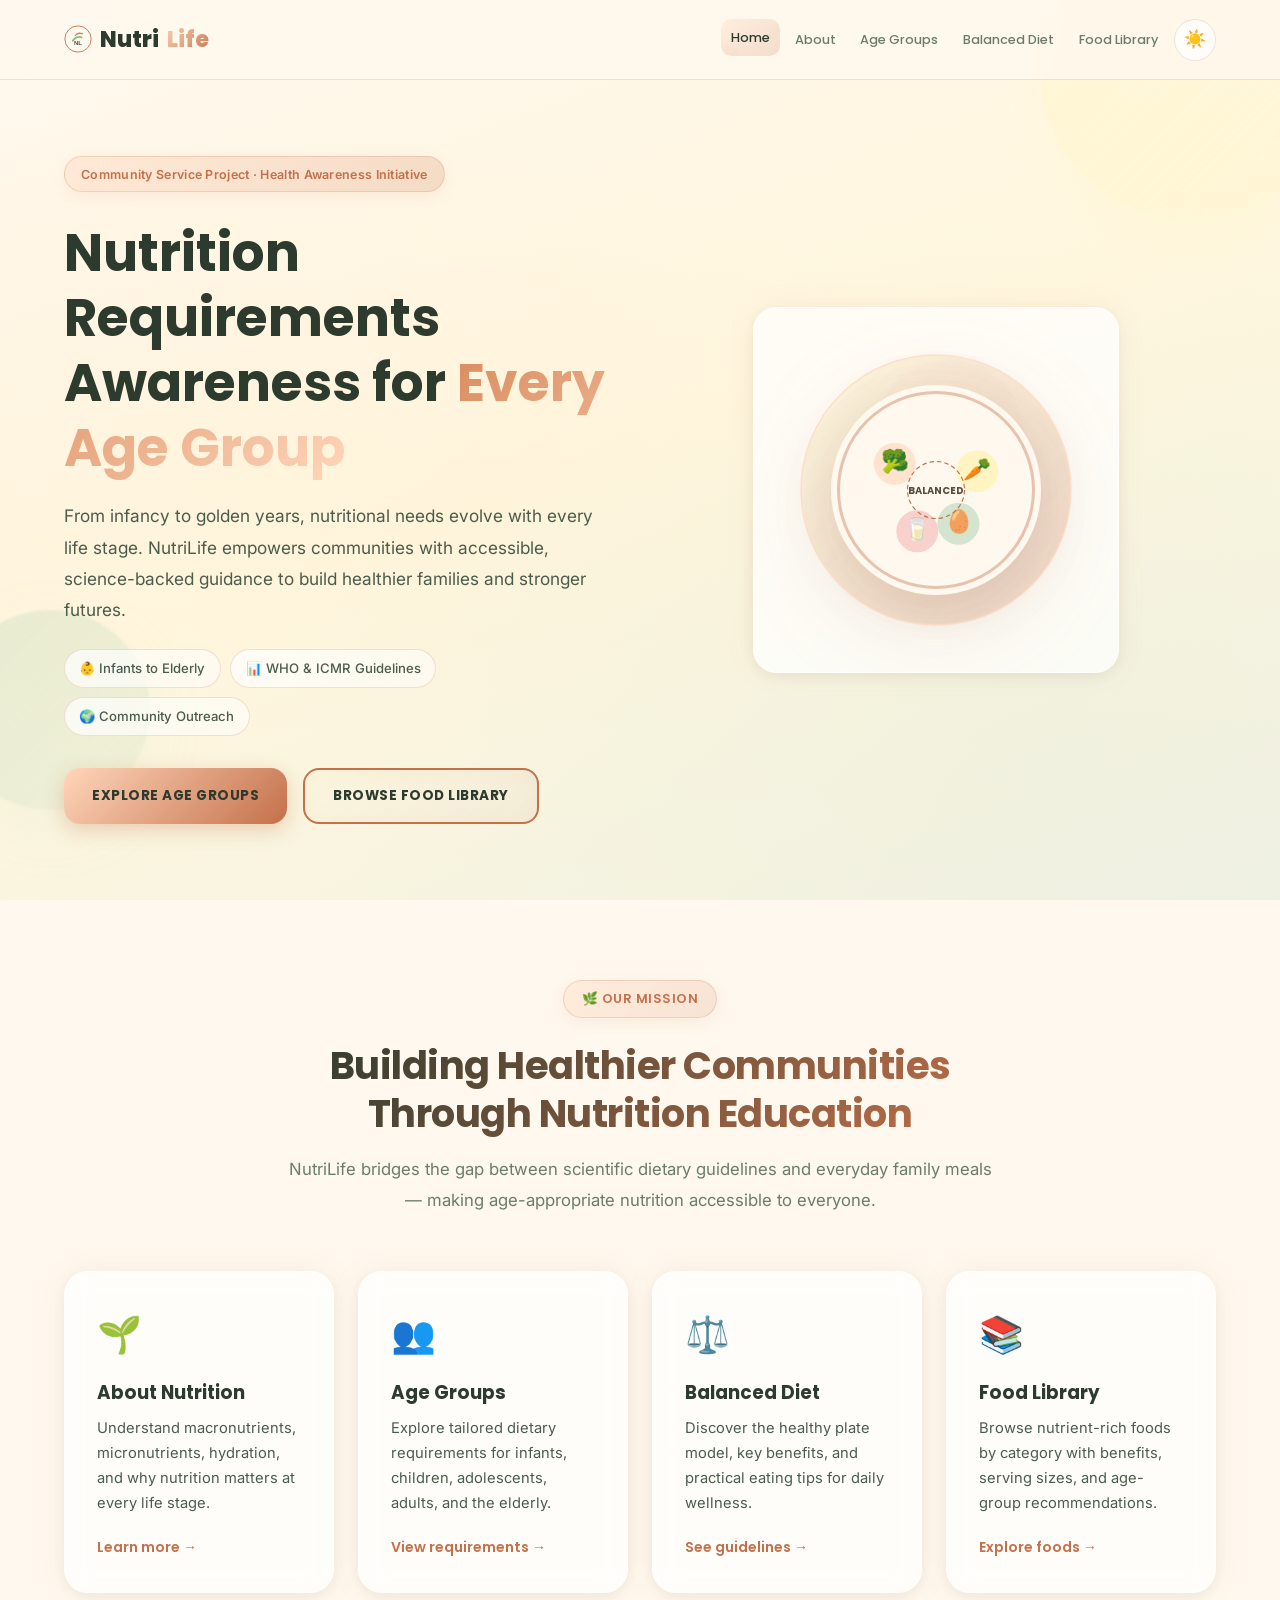
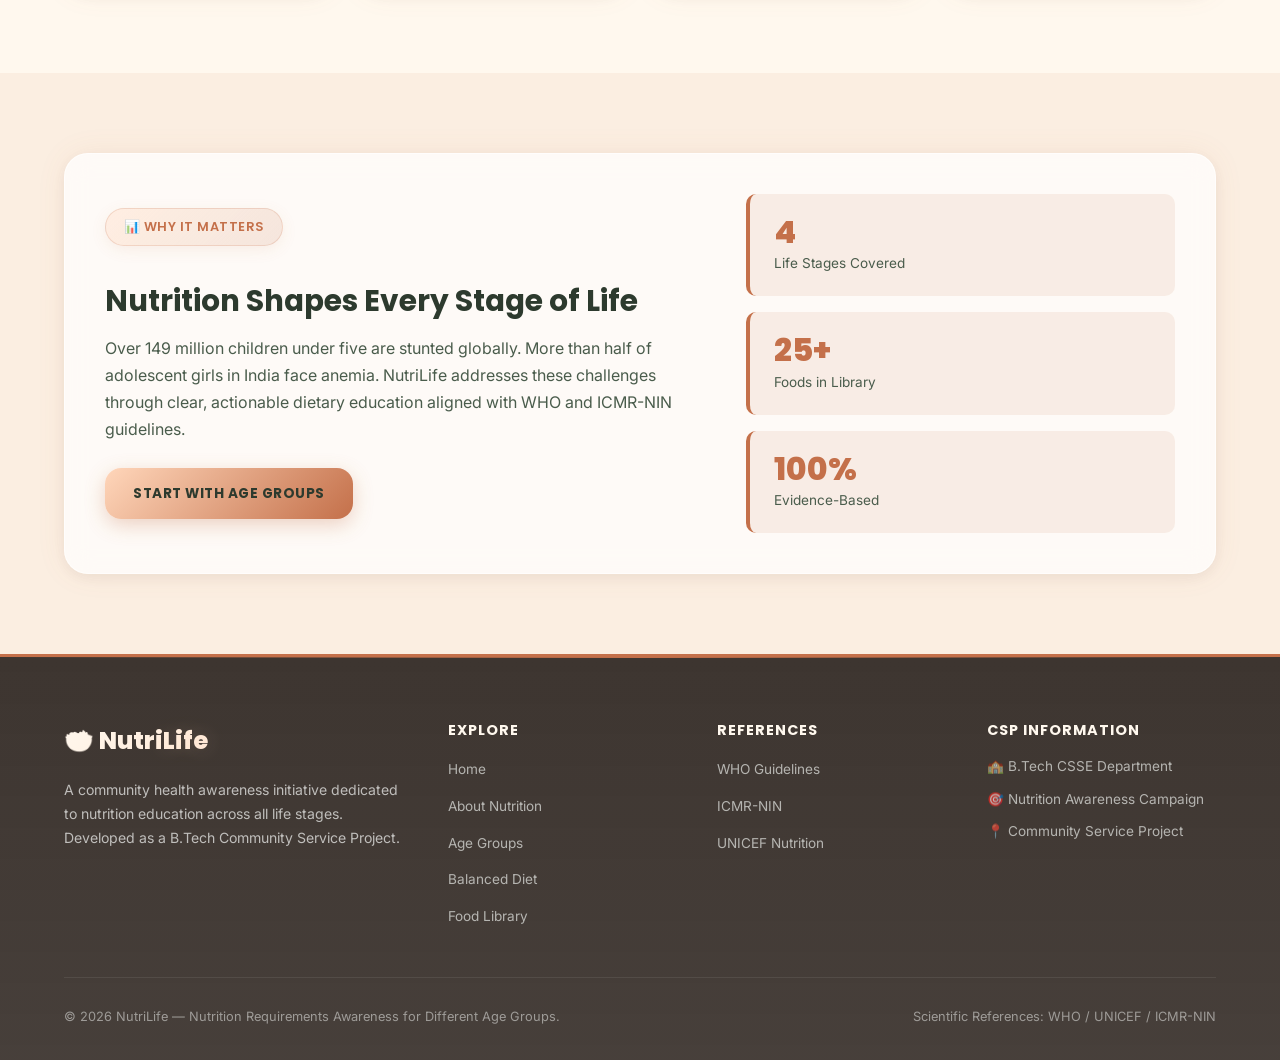
==== commit ddc93d63: "Add files via upload" ====
--- a/index.html
+++ b/index.html
@@ -11,8 +11,6 @@
   <link rel="stylesheet" href="css/style.css">
 </head>
 <body data-page="home">
-
-  <a href="#main-content" class="skip-link">Skip to main content</a>
 
   <header class="header" id="header">
     <div class="container nav-container">
--- a/css/style.css
+++ b/css/style.css
@@ -104,28 +104,6 @@
   overflow: hidden;
 }
 
-/* Skip link for keyboard users */
-.skip-link {
-  position: absolute;
-  top: -100%;
-  left: 1rem;
-  z-index: 2000;
-  padding: 0.75rem 1.25rem;
-  background: var(--sage-green);
-  color: var(--text-primary);
-  font-family: var(--font-display);
-  font-weight: 600;
-  border-radius: var(--radius-sm);
-  box-shadow: var(--shadow-md);
-  transition: top var(--transition-fast);
-}
-
-.skip-link:focus {
-  top: 1rem;
-  outline: 2px solid var(--soft-peach);
-  outline-offset: 2px;
-}
-
 img, svg { display: block; max-width: 100%; }
 
 a {
@@ -174,6 +152,7 @@
   text-align: center;
   max-width: 720px;
   margin: 0 auto 3.5rem;
+  animation: slideInUp 800ms cubic-bezier(0.34, 1.56, 0.64, 1);
 }
 
 .section-tag {
@@ -184,21 +163,53 @@
   letter-spacing: 0.5px;
   text-transform: uppercase;
   color: var(--accent-primary);
-  background: rgba(255, 214, 186, 0.35);
+  background: linear-gradient(135deg, rgba(255, 214, 186, 0.35), rgba(196, 112, 74, 0.15));
   padding: 0.45rem 1.1rem;
   border-radius: var(--radius-full);
   margin-bottom: 1rem;
+  border: 1px solid rgba(196, 112, 74, 0.2);
+  box-shadow: 0 4px 15px rgba(196, 112, 74, 0.1);
+  position: relative;
+  overflow: hidden;
+  transition: all 300ms cubic-bezier(0.34, 1.56, 0.64, 1);
+}
+
+.section-tag::before {
+  content: '';
+  position: absolute;
+  top: 0;
+  left: -100%;
+  width: 100%;
+  height: 100%;
+  background: linear-gradient(90deg, transparent, rgba(255, 255, 255, 0.4), transparent);
+  animation: shimmer 3s infinite;
+}
+
+.section-tag:hover {
+  transform: translateY(-2px);
+  box-shadow: 0 8px 25px rgba(196, 112, 74, 0.2);
 }
 
 [data-theme="dark"] .section-tag {
-  background: rgba(255, 214, 186, 0.12);
-}
-
-.section-title { margin-bottom: 1rem; }
+  background: linear-gradient(135deg, rgba(255, 214, 186, 0.12), rgba(196, 112, 74, 0.08));
+}
+
+.section-title { 
+  margin-bottom: 1rem;
+  background: linear-gradient(135deg, var(--text-primary), var(--accent-primary), var(--text-primary));
+  -webkit-background-clip: text;
+  -webkit-text-fill-color: transparent;
+  background-clip: text;
+  background-size: 200% 200%;
+  animation: gradientShift 5s ease infinite;
+  letter-spacing: -0.5px;
+}
 
 .section-desc {
   font-size: 1.05rem;
   color: var(--text-muted);
+  line-height: 1.8;
+  animation: slideInUp 900ms cubic-bezier(0.34, 1.56, 0.64, 1) 100ms backwards;
 }
 
 /* ---------- Glassmorphism Card ---------- */
@@ -208,13 +219,35 @@
   -webkit-backdrop-filter: var(--glass-blur);
   border: var(--glass-border);
   border-radius: var(--radius-lg);
-  box-shadow: var(--shadow-sm);
-  transition: transform var(--transition-normal), box-shadow var(--transition-normal), background var(--transition-normal);
+  box-shadow: 0 0 30px rgba(196, 112, 74, 0.08), var(--shadow-sm);
+  transition: all var(--transition-normal) cubic-bezier(0.34, 1.56, 0.64, 1);
+  position: relative;
+  overflow: hidden;
+}
+
+.glass-card::before {
+  content: '';
+  position: absolute;
+  top: -50%;
+  right: -50%;
+  width: 100%;
+  height: 100%;
+  background: radial-gradient(circle, rgba(255, 255, 255, 0.1), transparent 70%);
+  opacity: 0;
+  transition: opacity 600ms ease;
+  pointer-events: none;
 }
 
 .glass-card:hover {
   background: var(--bg-card-hover);
-  box-shadow: var(--shadow-md);
+  box-shadow: 0 0 50px rgba(196, 112, 74, 0.15), 0 20px 50px rgba(196, 112, 74, 0.12);
+  backdrop-filter: blur(20px);
+  transform: translateY(-8px);
+  border-color: rgba(196, 112, 74, 0.3);
+}
+
+.glass-card:hover::before {
+  opacity: 1;
 }
 
 /* ---------- Buttons ---------- */
@@ -230,32 +263,87 @@
   border: none;
   border-radius: var(--radius-md);
   cursor: pointer;
-  transition: all var(--transition-fast);
+  transition: all var(--transition-fast) cubic-bezier(0.34, 1.56, 0.64, 1);
   text-decoration: none;
+  position: relative;
+  overflow: hidden;
+  letter-spacing: 0.5px;
+  text-transform: uppercase;
+  font-size: 0.85rem;
+  font-weight: 700;
+}
+
+.btn::before {
+  content: '';
+  position: absolute;
+  top: 50%;
+  left: 50%;
+  width: 0;
+  height: 0;
+  border-radius: 50%;
+  background: rgba(255, 255, 255, 0.4);
+  transform: translate(-50%, -50%);
+  transition: width 600ms cubic-bezier(0.34, 1.56, 0.64, 1), height 600ms cubic-bezier(0.34, 1.56, 0.64, 1);
+  z-index: 0;
+}
+
+.btn::after {
+  content: '';
+  position: absolute;
+  inset: -1px;
+  background: linear-gradient(135deg, transparent, rgba(255, 255, 255, 0.2), transparent);
+  border-radius: var(--radius-md);
+  opacity: 0;
+  transition: opacity 400ms ease;
+  z-index: 0;
+  pointer-events: none;
+}
+
+.btn span {
+  position: relative;
+  z-index: 1;
+}
+
+.btn:hover::before {
+  width: 400px;
+  height: 400px;
+}
+
+.btn:hover::after {
+  opacity: 1;
+  animation: shimmer 600ms ease;
 }
 
 .btn-primary {
   background: linear-gradient(135deg, var(--soft-peach), var(--warm-terracotta));
   color: var(--text-primary);
   box-shadow: 0 6px 20px rgba(196, 112, 74, 0.3);
+  position: relative;
 }
 
 .btn-primary:hover {
-  transform: translateY(-3px);
-  box-shadow: 0 10px 28px rgba(196, 112, 74, 0.4);
+  transform: translateY(-4px);
+  box-shadow: 0 0 40px rgba(196, 112, 74, 0.5), 0 15px 35px rgba(196, 112, 74, 0.4);
+  letter-spacing: 1.2px;
   color: var(--text-primary);
 }
 
+.btn-primary:active {
+  transform: translateY(-1px);
+}
+
 .btn-outline {
-  background: transparent;
+  background: linear-gradient(135deg, transparent, rgba(196, 112, 74, 0.05));
   color: var(--text-primary);
   border: 2px solid var(--warm-terracotta);
+  box-shadow: inset 0 0 20px rgba(196, 112, 74, 0.05);
 }
 
 .btn-outline:hover {
-  background: rgba(196, 112, 74, 0.12);
-  transform: translateY(-2px);
+  background: linear-gradient(135deg, rgba(196, 112, 74, 0.15), rgba(196, 112, 74, 0.1));
+  transform: translateY(-3px);
   color: var(--text-primary);
+  box-shadow: 0 0 30px rgba(196, 112, 74, 0.25), inset 0 0 20px rgba(196, 112, 74, 0.1);
 }
 
 .btn-full { width: 100%; }
@@ -270,11 +358,21 @@
 .reveal.active {
   opacity: 1;
   transform: translateY(0);
-}
-
-.reveal-delay-1 { transition-delay: 100ms; }
-.reveal-delay-2 { transition-delay: 200ms; }
-.reveal-delay-3 { transition-delay: 300ms; }
+  animation: slideInUp 800ms cubic-bezier(0.34, 1.56, 0.64, 1) forwards;
+}
+
+.reveal-delay-1 { 
+  transition-delay: 100ms; 
+  animation-delay: 100ms;
+}
+.reveal-delay-2 { 
+  transition-delay: 200ms;
+  animation-delay: 200ms;
+}
+.reveal-delay-3 { 
+  transition-delay: 300ms;
+  animation-delay: 300ms;
+}
 
 /* ---------- Header & Navigation ---------- */
 .header {
@@ -289,6 +387,23 @@
   border-bottom: 1px solid var(--border-color);
   z-index: 1000;
   transition: all var(--transition-normal);
+  box-shadow: 0 0 0 rgba(196, 112, 74, 0.1);
+}
+
+.header::after {
+  content: '';
+  position: absolute;
+  bottom: 0;
+  left: 0;
+  right: 0;
+  height: 1px;
+  background: linear-gradient(90deg, transparent, var(--warm-terracotta), transparent);
+  opacity: 0;
+  transition: opacity var(--transition-normal);
+}
+
+.header.scrolled::after {
+  opacity: 1;
 }
 
 [data-theme="dark"] .header {
@@ -297,7 +412,7 @@
 
 .header.scrolled {
   height: 70px;
-  box-shadow: var(--shadow-sm);
+  box-shadow: 0 8px 32px rgba(45, 58, 46, 0.15);
 }
 
 .nav-container {
@@ -324,9 +439,13 @@
   font-weight: 800;
   color: var(--text-primary);
   flex-shrink: 0;
-}
-
-.logo:hover { color: var(--accent-primary); }
+  transition: all 300ms cubic-bezier(0.34, 1.56, 0.64, 1);
+}
+
+.logo:hover { 
+  color: var(--accent-primary);
+  transform: scale(1.05);
+}
 
 .logo span {
   display: inline;
@@ -370,8 +489,20 @@
   color: var(--text-muted);
   border-radius: var(--radius-sm);
   position: relative;
-  transition: color var(--transition-fast);
+  transition: all var(--transition-fast) cubic-bezier(0.34, 1.56, 0.64, 1);
   white-space: nowrap;
+  overflow: hidden;
+}
+
+.nav-link::before {
+  content: '';
+  position: absolute;
+  inset: 0;
+  background: linear-gradient(135deg, rgba(255, 214, 186, 0.3), rgba(196, 112, 74, 0.2));
+  border-radius: var(--radius-sm);
+  opacity: 0;
+  transition: opacity var(--transition-fast);
+  z-index: -1;
 }
 
 .nav-link::after {
@@ -384,17 +515,25 @@
   height: 2px;
   background: linear-gradient(90deg, var(--soft-peach), var(--warm-terracotta));
   border-radius: var(--radius-full);
-  transition: width var(--transition-normal);
+  transition: width var(--transition-normal) cubic-bezier(0.34, 1.56, 0.64, 1);
+  box-shadow: 0 0 10px rgba(196, 112, 74, 0.3);
 }
 
 .nav-link:hover,
 .nav-link.active {
   color: var(--text-primary);
+  transform: translateY(-2px);
+}
+
+.nav-link:hover::before,
+.nav-link.active::before {
+  opacity: 1;
 }
 
 .nav-link:hover::after,
 .nav-link.active::after {
   width: 70%;
+  box-shadow: 0 0 15px rgba(196, 112, 74, 0.5);
 }
 
 /* Theme Toggle */
@@ -410,12 +549,28 @@
   justify-content: center;
   font-size: 1.1rem;
   flex-shrink: 0;
-  transition: all var(--transition-fast);
+  transition: all var(--transition-fast) cubic-bezier(0.34, 1.56, 0.64, 1);
+  position: relative;
+  overflow: hidden;
+}
+
+.theme-toggle::before {
+  content: '';
+  position: absolute;
+  inset: 0;
+  background: linear-gradient(135deg, rgba(255, 214, 186, 0.2), rgba(196, 112, 74, 0.1));
+  opacity: 0;
+  transition: opacity var(--transition-fast);
 }
 
 .theme-toggle:hover {
   background: var(--pastel-yellow);
-  transform: scale(1.05);
+  transform: scale(1.1) rotate(15deg);
+  box-shadow: 0 0 20px rgba(196, 112, 74, 0.3);
+}
+
+.theme-toggle:hover::before {
+  opacity: 1;
 }
 
 [data-theme="dark"] .theme-icon-light { display: none; }
@@ -479,10 +634,21 @@
   position: relative;
   overflow: hidden;
   background: linear-gradient(160deg, var(--warm-cream) 0%, rgba(255, 244, 184, 0.3) 50%, rgba(184, 216, 186, 0.2) 100%);
+  animation: slideInUp 1200ms cubic-bezier(0.34, 1.56, 0.64, 1);
 }
 
 [data-theme="dark"] .hero {
   background: linear-gradient(160deg, var(--bg-primary) 0%, rgba(184, 216, 186, 0.05) 100%);
+}
+
+.hero::before {
+  content: '';
+  position: absolute;
+  inset: 0;
+  background: radial-gradient(ellipse at 20% 50%, rgba(255, 214, 186, 0.1) 0%, transparent 50%),
+              radial-gradient(ellipse at 80% 80%, rgba(184, 216, 186, 0.08) 0%, transparent 50%);
+  pointer-events: none;
+  animation: float 15s ease-in-out infinite;
 }
 
 .hero-bg-shapes {
@@ -497,32 +663,36 @@
   border-radius: 50%;
   opacity: 0.35;
   animation: float 8s ease-in-out infinite;
+  filter: blur(1px);
 }
 
 .shape-1 {
   width: 300px;
   height: 300px;
-  background: var(--pastel-yellow);
+  background: linear-gradient(135deg, var(--pastel-yellow), rgba(255, 244, 184, 0.5));
   top: -80px;
   right: -60px;
+  box-shadow: 0 20px 60px rgba(255, 244, 184, 0.4);
 }
 
 .shape-2 {
   width: 200px;
   height: 200px;
-  background: var(--sage-green);
+  background: linear-gradient(135deg, var(--sage-green), rgba(184, 216, 186, 0.5));
   bottom: 10%;
   left: -50px;
   animation-delay: 2s;
+  box-shadow: 0 20px 60px rgba(184, 216, 186, 0.3);
 }
 
 .shape-3 {
   width: 150px;
   height: 150px;
-  background: var(--light-coral);
+  background: linear-gradient(135deg, var(--light-coral), rgba(244, 182, 182, 0.5));
   top: 40%;
   right: 20%;
   animation-delay: 4s;
+  box-shadow: 0 20px 60px rgba(244, 182, 182, 0.3);
 }
 
 .hero-grid {
@@ -540,22 +710,48 @@
   font-weight: 600;
   letter-spacing: 0.3px;
   color: var(--accent-primary);
-  background: rgba(255, 214, 186, 0.4);
+  background: linear-gradient(135deg, rgba(255, 214, 186, 0.4), rgba(196, 112, 74, 0.2));
   padding: 0.4rem 1rem;
   border-radius: var(--radius-full);
   margin-bottom: 1.25rem;
-}
-
-.hero-title { margin-bottom: 1.25rem; }
+  border: 1px solid rgba(196, 112, 74, 0.2);
+  box-shadow: 0 4px 15px rgba(196, 112, 74, 0.1);
+  animation: slideInUp 800ms cubic-bezier(0.34, 1.56, 0.64, 1);
+  position: relative;
+  overflow: hidden;
+}
+
+.hero-tag::before {
+  content: '';
+  position: absolute;
+  top: 0;
+  left: -100%;
+  width: 100%;
+  height: 100%;
+  background: linear-gradient(90deg, transparent, rgba(255, 255, 255, 0.3), transparent);
+  animation: shimmer 3s infinite;
+}
+
+.hero-title { 
+  margin-bottom: 1.25rem;
+  animation: slideInUp 900ms cubic-bezier(0.34, 1.56, 0.64, 1) 100ms backwards;
+}
 
 .hero-title span {
   color: var(--accent-terra);
+  background: linear-gradient(135deg, var(--accent-terra), var(--soft-peach));
+  -webkit-background-clip: text;
+  -webkit-text-fill-color: transparent;
+  background-clip: text;
 }
 
 .hero-desc {
   font-size: 1.08rem;
   max-width: 540px;
   margin-bottom: 1.5rem;
+  animation: slideInUp 1000ms cubic-bezier(0.34, 1.56, 0.64, 1) 150ms backwards;
+  line-height: 1.8;
+  color: var(--text-secondary);
 }
 
 .hero-badges {
@@ -563,43 +759,83 @@
   flex-wrap: wrap;
   gap: 0.6rem;
   margin-bottom: 2rem;
+  animation: slideInUp 1100ms cubic-bezier(0.34, 1.56, 0.64, 1) 200ms backwards;
 }
 
 .hero-badge {
   font-size: 0.82rem;
   font-weight: 500;
   padding: 0.45rem 0.9rem;
-  background: var(--bg-card);
+  background: linear-gradient(135deg, var(--bg-card), rgba(255, 255, 255, 0.5));
   border: 1px solid var(--border-color);
   border-radius: var(--radius-full);
   color: var(--text-secondary);
-  transition: all var(--transition-fast);
+  transition: all var(--transition-fast) cubic-bezier(0.34, 1.56, 0.64, 1);
+  position: relative;
+  overflow: hidden;
+  cursor: default;
+}
+
+.hero-badge::before {
+  content: '';
+  position: absolute;
+  top: 0;
+  left: -100%;
+  width: 100%;
+  height: 100%;
+  background: linear-gradient(90deg, transparent, rgba(255, 255, 255, 0.4), transparent);
+  transition: left 600ms ease;
 }
 
 .hero-badge:hover {
-  background: var(--pastel-yellow);
-  transform: translateY(-2px);
+  background: linear-gradient(135deg, var(--pastel-yellow), rgba(255, 214, 186, 0.6));
+  transform: translateY(-3px);
+  box-shadow: 0 8px 20px rgba(196, 112, 74, 0.2);
+  border-color: var(--warm-terracotta);
+}
+
+.hero-badge:hover::before {
+  left: 100%;
 }
 
 .hero-cta {
   display: flex;
   flex-wrap: wrap;
   gap: 1rem;
+  animation: slideInUp 1200ms cubic-bezier(0.34, 1.56, 0.64, 1) 250ms backwards;
 }
 
 .hero-visual {
   display: flex;
   justify-content: center;
+  animation: slideInRight 1200ms cubic-bezier(0.34, 1.56, 0.64, 1) 300ms backwards;
 }
 
 .hero-plate {
   padding: 2rem;
   animation: float 5s ease-in-out infinite;
+  position: relative;
+}
+
+.hero-plate::before {
+  content: '';
+  position: absolute;
+  inset: -2px;
+  background: linear-gradient(135deg, var(--soft-peach), var(--warm-terracotta));
+  border-radius: var(--radius-lg);
+  opacity: 0;
+  transition: opacity 400ms ease;
+  z-index: -1;
+}
+
+.hero-plate:hover::before {
+  opacity: 0.15;
 }
 
 .hero-illustration {
   width: 100%;
   max-width: 380px;
+  filter: drop-shadow(0 20px 40px rgba(196, 112, 74, 0.15));
 }
 
 /* ---------- Page Hero (Inner Pages) ---------- */
@@ -1677,10 +1913,23 @@
 
 /* ---------- Footer ---------- */
 .footer {
-  background: var(--bg-footer);
+  background: linear-gradient(180deg, var(--bg-footer) 0%, rgba(61, 53, 48, 0.95) 100%);
   color: var(--text-inverse);
   padding: 4rem 0 2rem;
   border-top: 3px solid var(--warm-terracotta);
+  position: relative;
+  overflow: hidden;
+}
+
+.footer::before {
+  content: '';
+  position: absolute;
+  top: 0;
+  left: 0;
+  right: 0;
+  height: 1px;
+  background: linear-gradient(90deg, transparent, var(--warm-terracotta), transparent);
+  animation: shimmer 3s infinite;
 }
 
 .footer-grid {
@@ -1688,6 +1937,7 @@
   grid-template-columns: 1.5fr 1fr 1fr 1fr;
   gap: 2.5rem;
   margin-bottom: 3rem;
+  animation: slideInUp 800ms cubic-bezier(0.34, 1.56, 0.64, 1) 200ms backwards;
 }
 
 .footer-logo {
@@ -1695,9 +1945,16 @@
   font-size: 1.5rem;
   font-weight: 800;
   margin-bottom: 1rem;
-}
-
-.footer-logo span { color: var(--warm-terracotta); }
+  background: linear-gradient(135deg, var(--warm-cream), var(--soft-peach));
+  -webkit-background-clip: text;
+  -webkit-text-fill-color: transparent;
+  background-clip: text;
+}
+
+.footer-logo span { 
+  color: var(--warm-terracotta);
+  text-shadow: 0 0 20px rgba(255, 214, 186, 0.2);
+}
 
 .footer-brand p {
   font-size: 0.88rem;
@@ -1720,30 +1977,60 @@
   background: rgba(255, 255, 255, 0.08);
   border-radius: var(--radius-full);
   font-size: 1.1rem;
-  transition: all var(--transition-fast);
+  transition: all var(--transition-fast) cubic-bezier(0.34, 1.56, 0.64, 1);
+  border: 1px solid rgba(255, 255, 255, 0.1);
 }
 
 .footer-social a:hover {
-  background: rgba(196, 112, 74, 0.3);
-  transform: translateY(-3px);
+  background: linear-gradient(135deg, rgba(196, 112, 74, 0.5), rgba(196, 112, 74, 0.3));
+  transform: translateY(-5px) scale(1.1);
+  box-shadow: 0 0 20px rgba(196, 112, 74, 0.4);
+  border-color: rgba(196, 112, 74, 0.5);
 }
 
 .footer-links h4 {
   color: var(--warm-cream);
   font-size: 1rem;
   margin-bottom: 1rem;
-}
-
-.footer-links ul { display: flex; flex-direction: column; gap: 0.6rem; }
+  text-transform: uppercase;
+  letter-spacing: 1px;
+  font-size: 0.9rem;
+  animation: slideInUp 700ms cubic-bezier(0.34, 1.56, 0.64, 1) backwards;
+}
+
+.footer-links ul { 
+  display: flex; 
+  flex-direction: column; 
+  gap: 0.6rem;
+}
 
 .footer-links a,
 .footer-info li {
   font-size: 0.85rem;
   color: rgba(245, 247, 245, 0.65);
-  transition: color var(--transition-fast);
-}
-
-.footer-links a:hover { color: var(--soft-peach); }
+  transition: all 300ms cubic-bezier(0.34, 1.56, 0.64, 1);
+  position: relative;
+}
+
+.footer-links a::before {
+  content: '';
+  position: absolute;
+  bottom: -2px;
+  left: 0;
+  width: 0;
+  height: 1px;
+  background: linear-gradient(90deg, var(--soft-peach), var(--warm-terracotta));
+  transition: width 400ms cubic-bezier(0.34, 1.56, 0.64, 1);
+}
+
+.footer-links a:hover { 
+  color: var(--soft-peach);
+  transform: translateX(4px);
+}
+
+.footer-links a:hover::before {
+  width: 100%;
+}
 
 .footer-bottom {
   border-top: 1px solid rgba(255, 255, 255, 0.08);
@@ -1752,12 +2039,18 @@
   justify-content: space-between;
   flex-wrap: wrap;
   gap: 0.75rem;
+  animation: slideInUp 900ms cubic-bezier(0.34, 1.56, 0.64, 1) 300ms backwards;
 }
 
 .footer-bottom p {
   font-size: 0.8rem;
   color: rgba(245, 247, 245, 0.5);
   margin: 0;
+  transition: color 300ms ease;
+}
+
+.footer-bottom p:hover {
+  color: rgba(245, 247, 245, 0.8);
 }
 
 /* ---------- Scroll to Top ---------- */
@@ -1799,6 +2092,580 @@
   50% { transform: translateY(-12px); }
 }
 
+@keyframes slideInUp {
+  from {
+    opacity: 0;
+    transform: translateY(40px);
+  }
+  to {
+    opacity: 1;
+    transform: translateY(0);
+  }
+}
+
+@keyframes slideInDown {
+  from {
+    opacity: 0;
+    transform: translateY(-30px);
+  }
+  to {
+    opacity: 1;
+    transform: translateY(0);
+  }
+}
+
+@keyframes slideInLeft {
+  from {
+    opacity: 0;
+    transform: translateX(-40px);
+  }
+  to {
+    opacity: 1;
+    transform: translateX(0);
+  }
+}
+
+@keyframes slideInRight {
+  from {
+    opacity: 0;
+    transform: translateX(40px);
+  }
+  to {
+    opacity: 1;
+    transform: translateX(0);
+  }
+}
+
+@keyframes fadeInScale {
+  from {
+    opacity: 0;
+    transform: scale(0.95);
+  }
+  to {
+    opacity: 1;
+    transform: scale(1);
+  }
+}
+
+@keyframes pulse {
+  0%, 100% {
+    opacity: 1;
+  }
+  50% {
+    opacity: 0.7;
+  }
+}
+
+@keyframes glow {
+  0%, 100% {
+    box-shadow: 0 0 20px rgba(196, 112, 74, 0.3), var(--shadow-md);
+  }
+  50% {
+    box-shadow: 0 0 40px rgba(196, 112, 74, 0.5), var(--shadow-lg);
+  }
+}
+
+@keyframes shimmer {
+  0% {
+    background-position: -1000px 0;
+  }
+  100% {
+    background-position: 1000px 0;
+  }
+}
+
+@keyframes bounce {
+  0%, 100% {
+    transform: translateY(0);
+  }
+  50% {
+    transform: translateY(-10px);
+  }
+}
+
+@keyframes spin {
+  from {
+    transform: rotate(0deg);
+  }
+  to {
+    transform: rotate(360deg);
+  }
+}
+
+@keyframes scaleUp {
+  from {
+    transform: scale(1);
+  }
+  to {
+    transform: scale(1.05);
+  }
+}
+
+@keyframes scaleDown {
+  from {
+    transform: scale(1.05);
+  }
+  to {
+    transform: scale(1);
+  }
+}
+
+@keyframes rotateSlow {
+  from {
+    transform: rotate(0deg);
+  }
+  to {
+    transform: rotate(360deg);
+  }
+}
+
+@keyframes gradientShift {
+  0% {
+    background-position: 0% 50%;
+  }
+  50% {
+    background-position: 100% 50%;
+  }
+  100% {
+    background-position: 0% 50%;
+  }
+}
+
+@keyframes heartbeat {
+  0%, 100% {
+    transform: scale(1);
+  }
+  14% {
+    transform: scale(1.05);
+  }
+  28% {
+    transform: scale(1);
+  }
+}
+
+@keyframes wobble {
+  0%, 100% {
+    transform: translateX(0) rotate(0deg);
+  }
+  25% {
+    transform: translateX(-5px) rotate(-1deg);
+  }
+  75% {
+    transform: translateX(5px) rotate(1deg);
+  }
+}
+
+@keyframes flip {
+  from {
+    transform: perspective(400px) rotateY(0);
+  }
+  to {
+    transform: perspective(400px) rotateY(360deg);
+  }
+}
+
+@keyframes slideUp {
+  from {
+    transform: translateY(20px);
+    opacity: 0;
+  }
+  to {
+    transform: translateY(0);
+    opacity: 1;
+  }
+}
+
+/* ========== ENHANCED HOVER EFFECTS ========== */
+
+/* Enhanced Button Effects */
+.btn {
+  position: relative;
+  overflow: hidden;
+}
+
+.btn::before {
+  content: '';
+  position: absolute;
+  top: 50%;
+  left: 50%;
+  width: 0;
+  height: 0;
+  border-radius: 50%;
+  background: rgba(255, 255, 255, 0.3);
+  transform: translate(-50%, -50%);
+  transition: width 600ms, height 600ms;
+}
+
+.btn:hover::before {
+  width: 300px;
+  height: 300px;
+}
+
+.btn-primary:hover {
+  box-shadow: 0 0 30px rgba(196, 112, 74, 0.6), 0 10px 28px rgba(196, 112, 74, 0.4);
+}
+
+.btn-outline:hover {
+  box-shadow: inset 0 0 20px rgba(196, 112, 74, 0.15);
+}
+
+/* Enhanced Card Interactions */
+.glass-card,
+.home-card,
+.def-card,
+.tip-card,
+.program-card,
+.guideline-card,
+.stat-card,
+.food-lib-card,
+.age-explorer-card {
+  position: relative;
+  transition: all 350ms cubic-bezier(0.34, 1.56, 0.64, 1);
+}
+
+.home-card:hover,
+.def-card:hover,
+.tip-card:hover,
+.program-card:hover,
+.guideline-card:hover,
+.stat-card:hover,
+.food-lib-card:hover,
+.age-explorer-card:hover {
+  transform: translateY(-12px) scale(1.02);
+  box-shadow: 0 20px 50px rgba(196, 112, 74, 0.25);
+}
+
+/* Enhanced link hover effect */
+a:not(.btn) {
+  position: relative;
+  transition: color 300ms ease;
+}
+
+a:not(.btn)::after {
+  content: '';
+  position: absolute;
+  bottom: -2px;
+  left: 0;
+  width: 0;
+  height: 2px;
+  background: linear-gradient(90deg, var(--soft-peach), var(--warm-terracotta));
+  transition: width 300ms cubic-bezier(0.34, 1.56, 0.64, 1);
+}
+
+a:not(.btn):hover::after {
+  width: 100%;
+}
+
+/* Enhanced section titles with animation */
+.section-title {
+  background: linear-gradient(135deg, var(--text-primary), var(--accent-primary));
+  -webkit-background-clip: text;
+  -webkit-text-fill-color: transparent;
+  background-clip: text;
+  animation: slideInUp 800ms ease-out;
+}
+
+/* Hero content animations with stagger */
+.hero-content {
+  animation: slideInLeft 1000ms cubic-bezier(0.34, 1.56, 0.64, 1) forwards;
+}
+
+.hero-visual {
+  animation: slideInRight 1000ms cubic-bezier(0.34, 1.56, 0.64, 1) 200ms forwards;
+  opacity: 0;
+}
+
+.hero-badge {
+  animation: fadeInScale 600ms cubic-bezier(0.34, 1.56, 0.64, 1) backwards;
+}
+
+.hero-badge:nth-child(1) { animation-delay: 400ms; }
+.hero-badge:nth-child(2) { animation-delay: 500ms; }
+.hero-badge:nth-child(3) { animation-delay: 600ms; }
+
+/* Navigation link hover glow */
+.nav-link {
+  position: relative;
+}
+
+.nav-link::before {
+  content: '';
+  position: absolute;
+  inset: 0;
+  background: linear-gradient(135deg, rgba(255, 214, 186, 0.3), rgba(196, 112, 74, 0.2));
+  border-radius: var(--radius-sm);
+  opacity: 0;
+  transition: opacity 300ms ease;
+  z-index: -1;
+}
+
+.nav-link:hover::before,
+.nav-link.active::before {
+  opacity: 1;
+}
+
+/* Enhanced badge hover */
+.hero-badge {
+  position: relative;
+  overflow: hidden;
+  transition: all 300ms cubic-bezier(0.34, 1.56, 0.64, 1);
+}
+
+.hero-badge::before {
+  content: '';
+  position: absolute;
+  top: 0;
+  left: -100%;
+  width: 100%;
+  height: 100%;
+  background: linear-gradient(90deg, transparent, rgba(255, 255, 255, 0.3), transparent);
+  transition: left 600ms ease;
+}
+
+.hero-badge:hover::before {
+  left: 100%;
+}
+
+/* Staggered card animations */
+.home-card:nth-child(1) { animation: slideInUp 700ms ease-out 200ms backwards; }
+.home-card:nth-child(2) { animation: slideInUp 700ms ease-out 300ms backwards; }
+.home-card:nth-child(3) { animation: slideInUp 700ms ease-out 400ms backwards; }
+.home-card:nth-child(4) { animation: slideInUp 700ms ease-out 500ms backwards; }
+.home-card:nth-child(5) { animation: slideInUp 700ms ease-out 600ms backwards; }
+
+.age-explorer-card:nth-child(1) { animation: fadeInScale 600ms ease-out 100ms backwards; }
+.age-explorer-card:nth-child(2) { animation: fadeInScale 600ms ease-out 200ms backwards; }
+.age-explorer-card:nth-child(3) { animation: fadeInScale 600ms ease-out 300ms backwards; }
+.age-explorer-card:nth-child(4) { animation: fadeInScale 600ms ease-out 400ms backwards; }
+
+.food-lib-card:nth-child(1) { animation: slideInUp 600ms ease-out 150ms backwards; }
+.food-lib-card:nth-child(2) { animation: slideInUp 600ms ease-out 250ms backwards; }
+.food-lib-card:nth-child(3) { animation: slideInUp 600ms ease-out 350ms backwards; }
+
+/* Tooltip-style hover effect */
+.tip-card::after {
+  content: '';
+  position: absolute;
+  top: 0;
+  left: 0;
+  right: 0;
+  bottom: 0;
+  background: radial-gradient(circle at center, rgba(196, 112, 74, 0.05) 0%, transparent 70%);
+  opacity: 0;
+  transition: opacity 400ms ease;
+  pointer-events: none;
+}
+
+.tip-card:hover::after {
+  opacity: 1;
+}
+
+/* Form input focus glow */
+.form-input {
+  position: relative;
+  transition: all 300ms cubic-bezier(0.34, 1.56, 0.64, 1);
+}
+
+.form-input:focus {
+  transform: translateY(-2px);
+  border-color: var(--warm-terracotta);
+  box-shadow: 0 0 0 4px rgba(196, 112, 74, 0.15), 0 8px 20px rgba(196, 112, 74, 0.2);
+}
+
+/* FAQ accordion smooth open/close */
+.faq-question {
+  transition: all 300ms cubic-bezier(0.34, 1.56, 0.64, 1);
+}
+
+.faq-question:hover {
+  background: rgba(255, 214, 186, 0.2);
+  padding-left: 1.75rem;
+}
+
+.faq-icon {
+  transition: transform 400ms cubic-bezier(0.34, 1.56, 0.64, 1);
+}
+
+/* Icon rotation effects */
+.age-explorer-icon {
+  animation: float 6s ease-in-out infinite;
+}
+
+.age-explorer-icon:hover {
+  animation: none;
+}
+
+.age-explorer-card:hover .age-explorer-icon {
+  animation: bounce 600ms ease-in-out;
+}
+
+/* Stat values animated on load */
+.stat-value {
+  animation: slideInUp 800ms cubic-bezier(0.34, 1.56, 0.64, 1);
+}
+
+.stat-card:nth-child(1) .stat-value { animation-delay: 200ms; }
+.stat-card:nth-child(2) .stat-value { animation-delay: 300ms; }
+.stat-card:nth-child(3) .stat-value { animation-delay: 400ms; }
+.stat-card:nth-child(4) .stat-value { animation-delay: 500ms; }
+
+/* Smooth parallax-like effect on hero shapes */
+.shape {
+  animation: float 8s ease-in-out infinite;
+  transition: transform 300ms ease-out;
+}
+
+.shape-1 { animation-delay: 0s; }
+.shape-2 { animation-delay: 2s; }
+.shape-3 { animation-delay: 4s; }
+
+/* Enhance button text appearance */
+.btn {
+  letter-spacing: 0.5px;
+}
+
+.btn-primary:hover {
+  letter-spacing: 1px;
+  transition: letter-spacing 300ms ease;
+}
+
+/* Page transition effects */
+.page-hero {
+  animation: slideInDown 800ms ease-out;
+}
+
+/* About cards carousel smooth transition */
+.about-card {
+  transition: all 400ms cubic-bezier(0.34, 1.56, 0.64, 1);
+  animation: fadeInScale 600ms ease-out backwards;
+}
+
+.about-card:nth-child(1) { animation-delay: 200ms; }
+.about-card:nth-child(2) { animation-delay: 300ms; }
+.about-card:nth-child(3) { animation-delay: 400ms; }
+.about-card:nth-child(4) { animation-delay: 500ms; }
+
+.about-card:hover {
+  transform: translateY(-8px) scale(1.02);
+  box-shadow: 0 15px 40px rgba(196, 112, 74, 0.2);
+}
+
+/* Mini stat boxes with wave effect */
+.mini-stat {
+  position: relative;
+  overflow: hidden;
+  animation: slideInUp 700ms ease-out backwards;
+}
+
+.mini-stat::before {
+  content: '';
+  position: absolute;
+  top: 0;
+  left: -100%;
+  width: 100%;
+  height: 100%;
+  background: linear-gradient(90deg, transparent, rgba(255, 255, 255, 0.2), transparent);
+  animation: shimmer 3s infinite;
+}
+
+.mini-stat:nth-child(1) { animation-delay: 300ms; }
+.mini-stat:nth-child(2) { animation-delay: 400ms; }
+
+/* Nutrient tags with wave entrance */
+.nutrient-tag {
+  animation: slideInUp 600ms ease-out backwards;
+}
+
+.nutrient-tag:nth-child(1) { animation-delay: 100ms; }
+.nutrient-tag:nth-child(2) { animation-delay: 150ms; }
+.nutrient-tag:nth-child(3) { animation-delay: 200ms; }
+.nutrient-tag:nth-child(4) { animation-delay: 250ms; }
+
+/* Smooth progress bar fill animation */
+.fact-bar-fill.animated {
+  animation: slideInLeft 1.5s cubic-bezier(0.34, 1.56, 0.64, 1) forwards;
+}
+
+/* Enhanced footer link hover */
+.footer-links a {
+  position: relative;
+  transition: color 300ms ease;
+}
+
+.footer-links a::before {
+  content: '';
+  position: absolute;
+  bottom: -3px;
+  left: 0;
+  width: 0;
+  height: 2px;
+  background: var(--soft-peach);
+  transition: width 400ms cubic-bezier(0.34, 1.56, 0.64, 1);
+}
+
+.footer-links a:hover::before {
+  width: 100%;
+}
+
+/* Scroll to top button glow on hover */
+.scroll-top {
+  position: fixed;
+  bottom: 2rem;
+  right: 2rem;
+  animation: slideInUp 600ms ease-out;
+}
+
+.scroll-top:hover {
+  animation: pulse 1s ease-in-out infinite;
+  box-shadow: 0 0 40px rgba(196, 112, 74, 0.5), 0 10px 28px rgba(196, 112, 74, 0.4);
+}
+
+/* Contact form input smooth appearance */
+.contact-form {
+  animation: fadeInScale 800ms ease-out 200ms backwards;
+}
+
+.contact-item {
+  animation: slideInLeft 600ms ease-out backwards;
+}
+
+.contact-item:nth-child(1) { animation-delay: 200ms; }
+.contact-item:nth-child(2) { animation-delay: 300ms; }
+.contact-item:nth-child(3) { animation-delay: 400ms; }
+
+/* Enhanced theme toggle */
+.theme-toggle {
+  transition: all 300ms cubic-bezier(0.34, 1.56, 0.64, 1);
+}
+
+.theme-toggle:hover {
+  animation: spin 600ms ease-in-out;
+}
+
+/* Logo animation on load */
+.logo {
+  animation: slideInLeft 800ms ease-out;
+}
+
+.logo-icon {
+  animation: float 4s ease-in-out infinite;
+}
+
+/* Smooth page section transitions */
+.section {
+  animation: fadeInScale 700ms ease-out backwards;
+}
+
+/* Glass card depth effect */
+.glass-card {
+  transition: all 400ms cubic-bezier(0.34, 1.56, 0.64, 1);
+}
+
+.glass-card:hover {
+  box-shadow: 0 0 50px rgba(196, 112, 74, 0.3), 0 20px 50px rgba(196, 112, 74, 0.2);
+  backdrop-filter: blur(20px);
+}
+
 /* Respect reduced motion preferences */
 @media (prefers-reduced-motion: reduce) {
   html { scroll-behavior: auto; }
